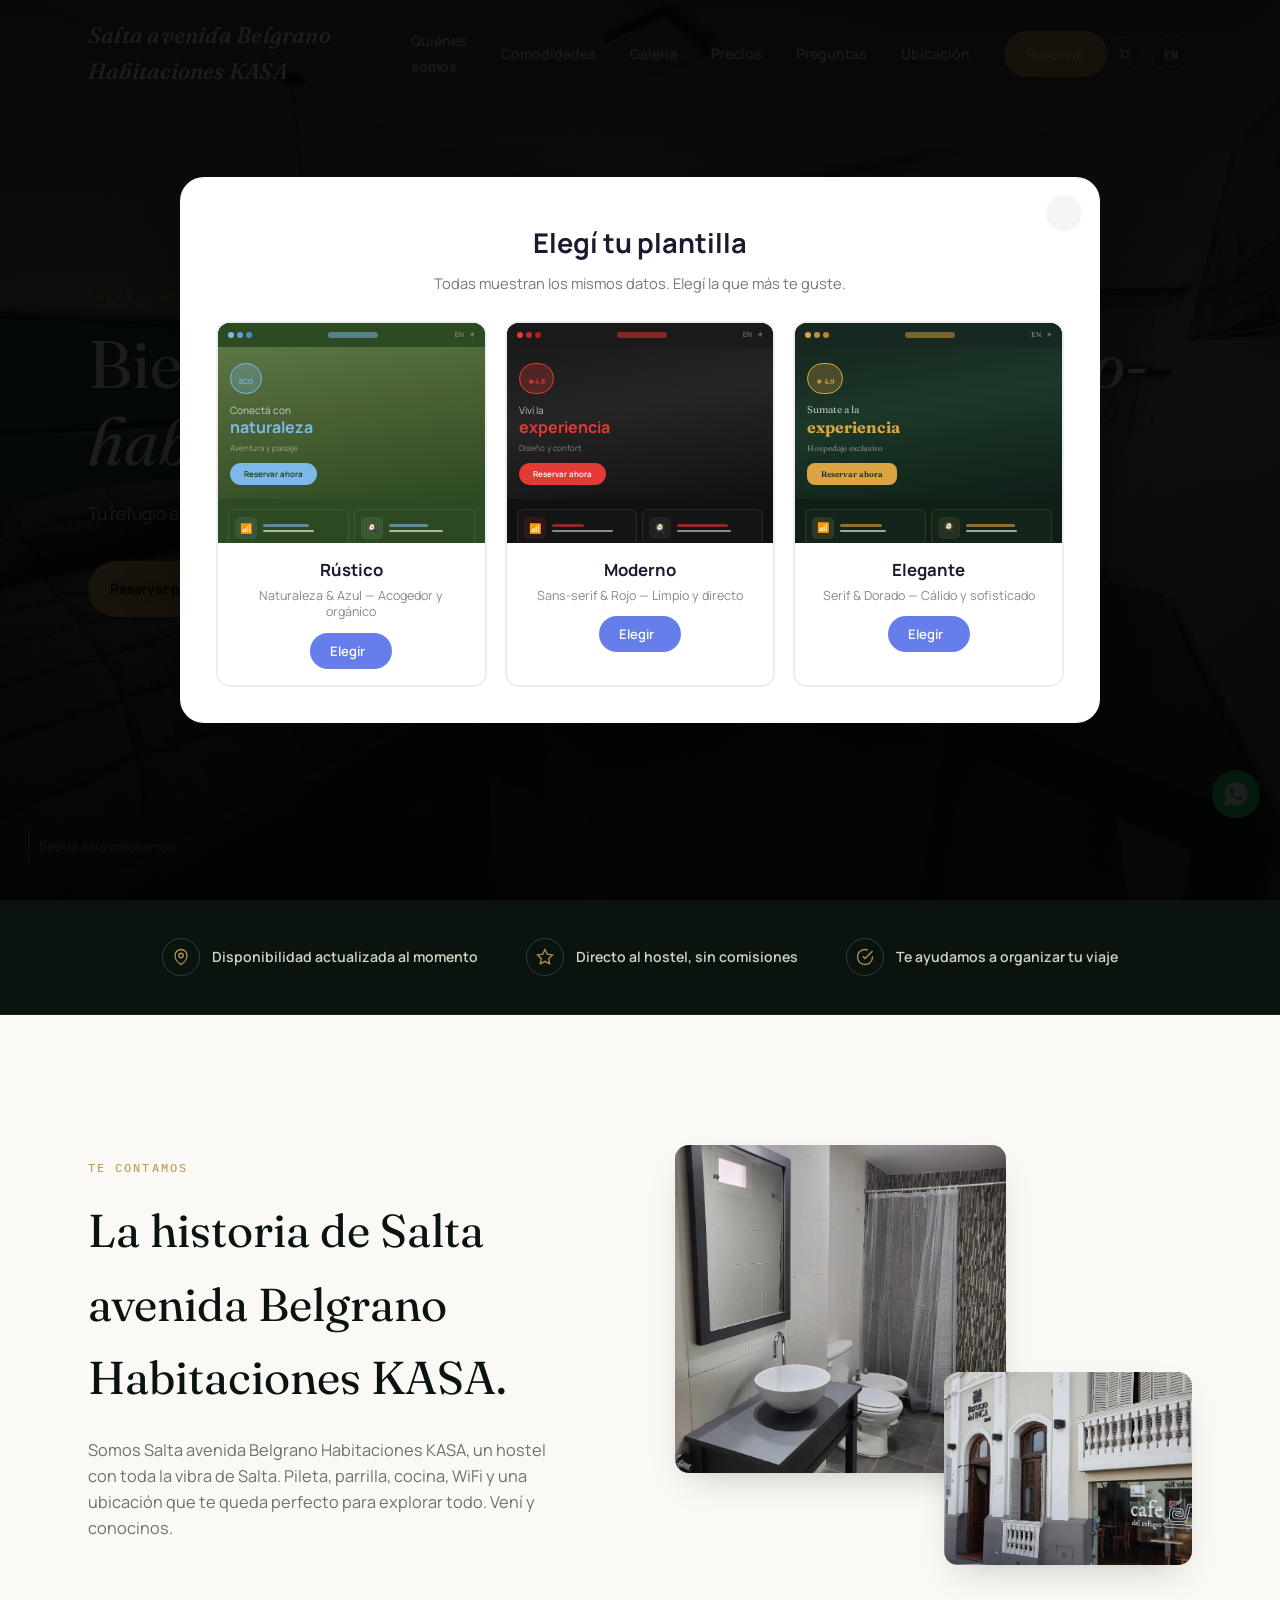
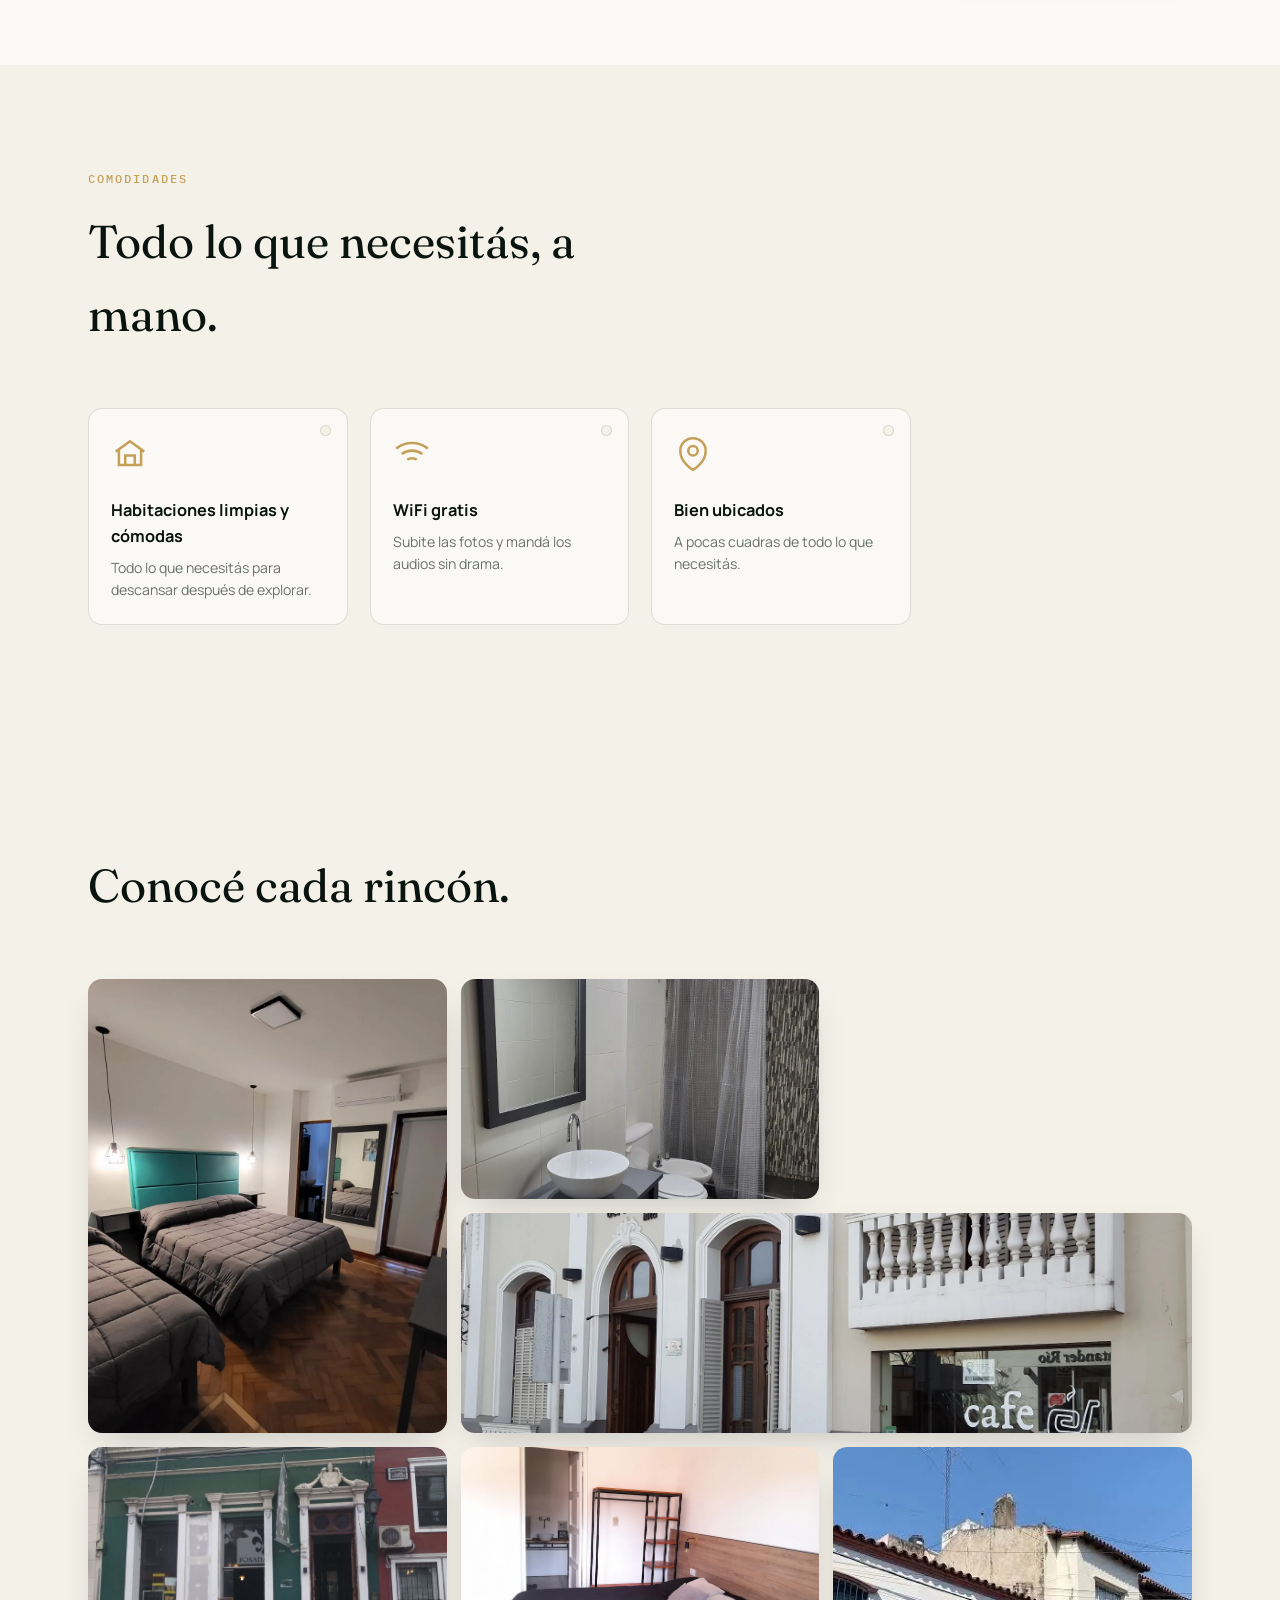
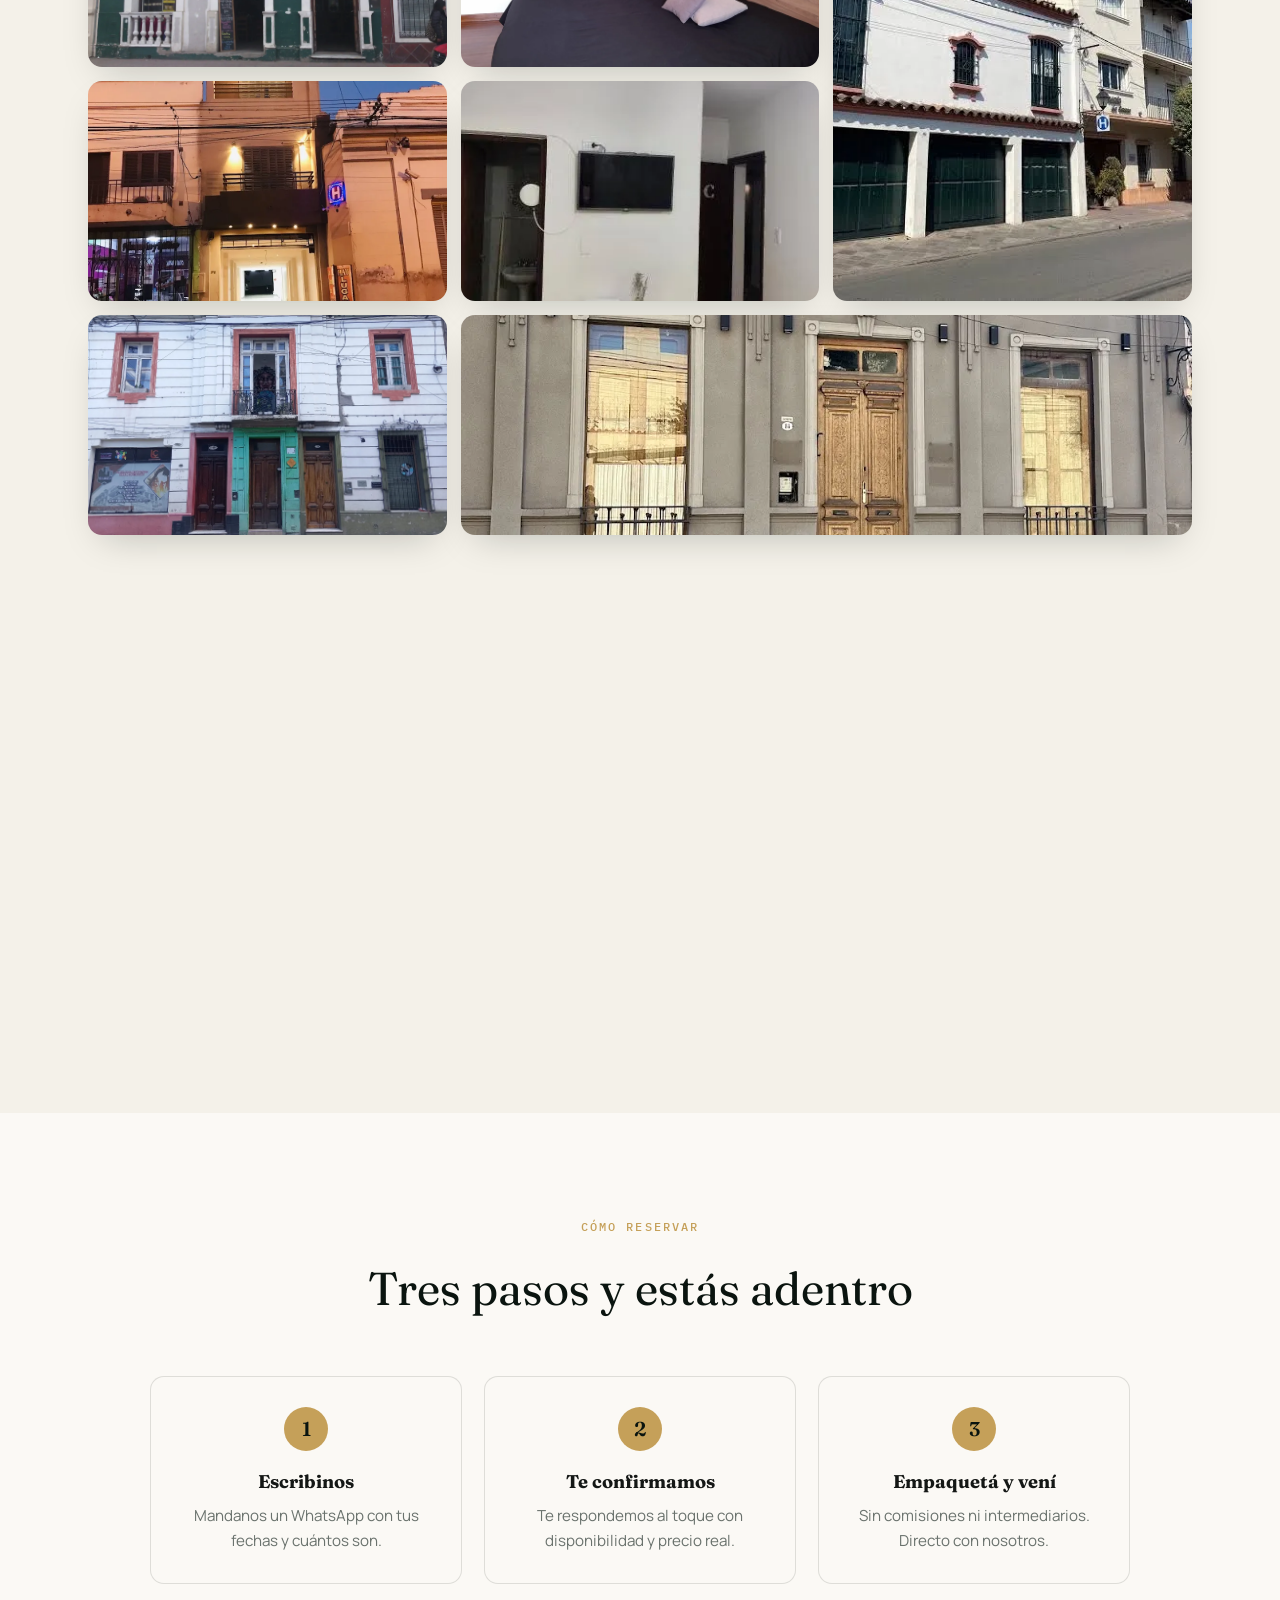
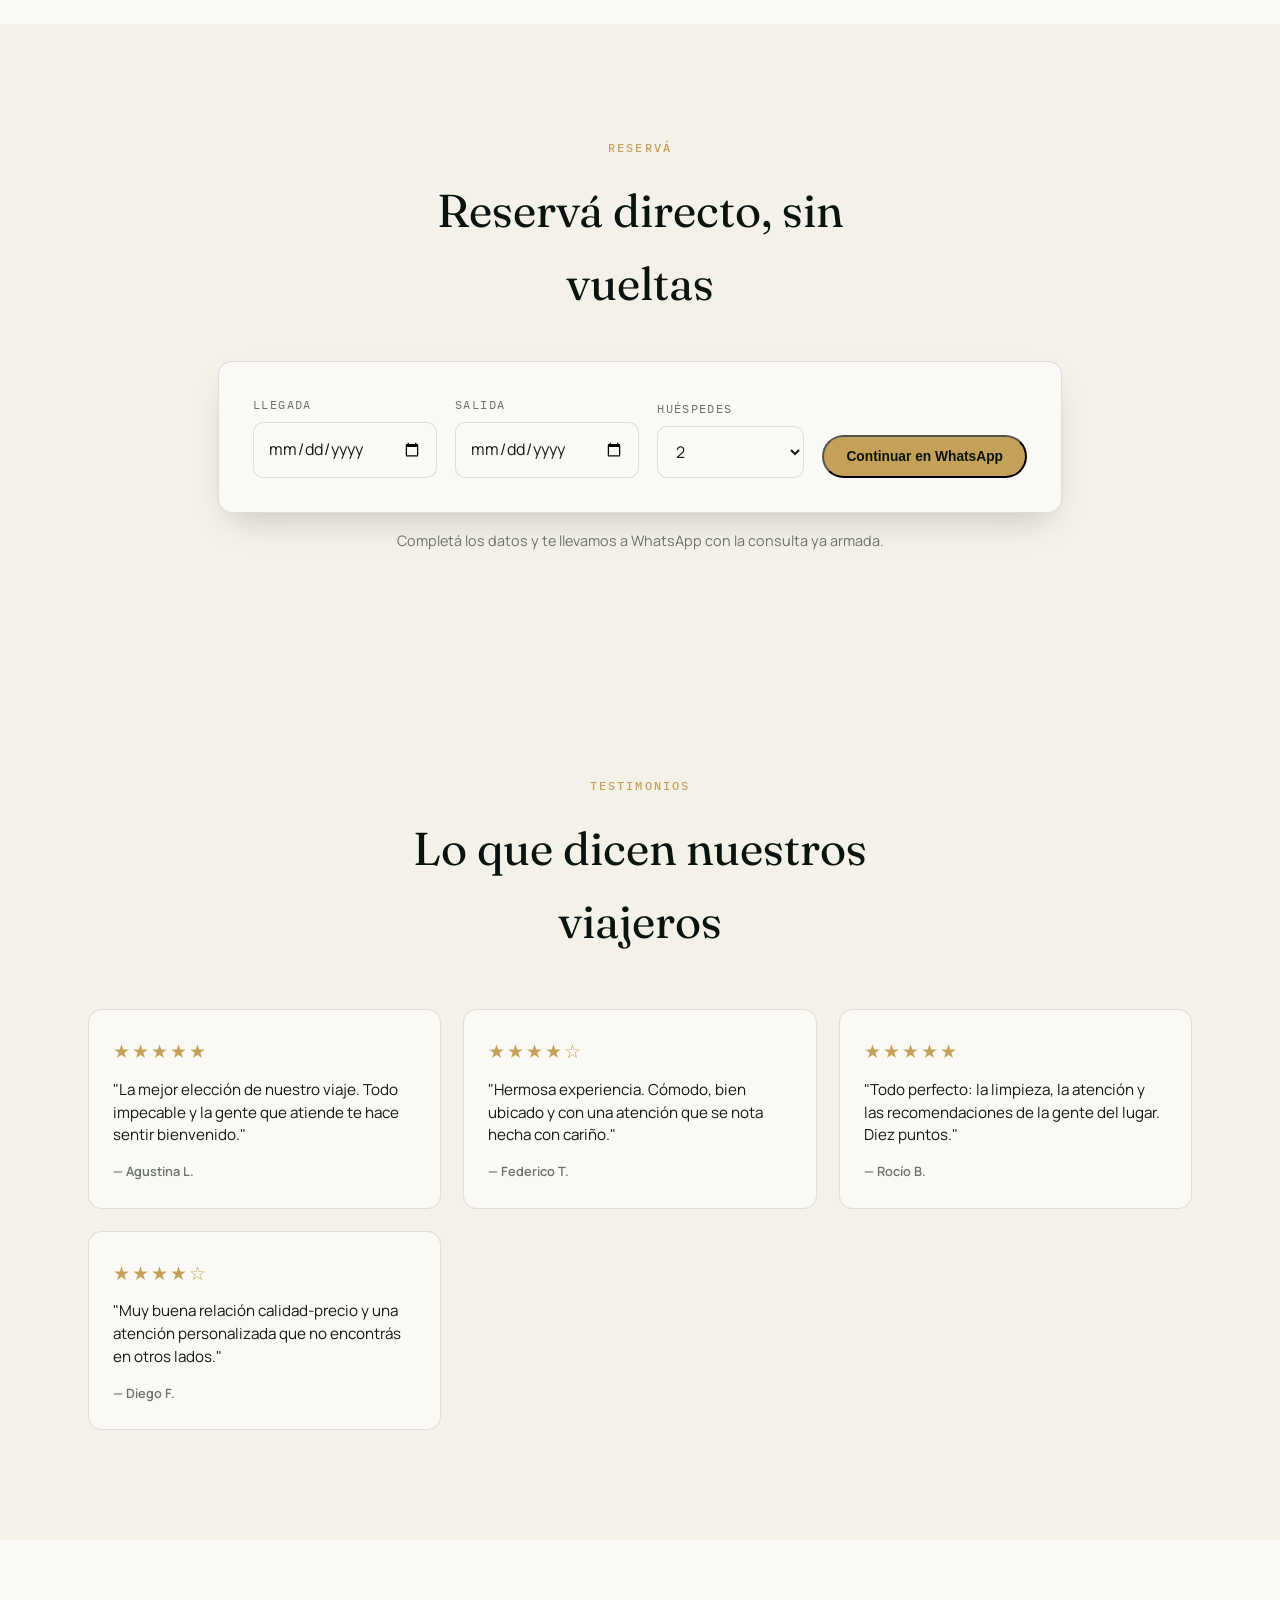
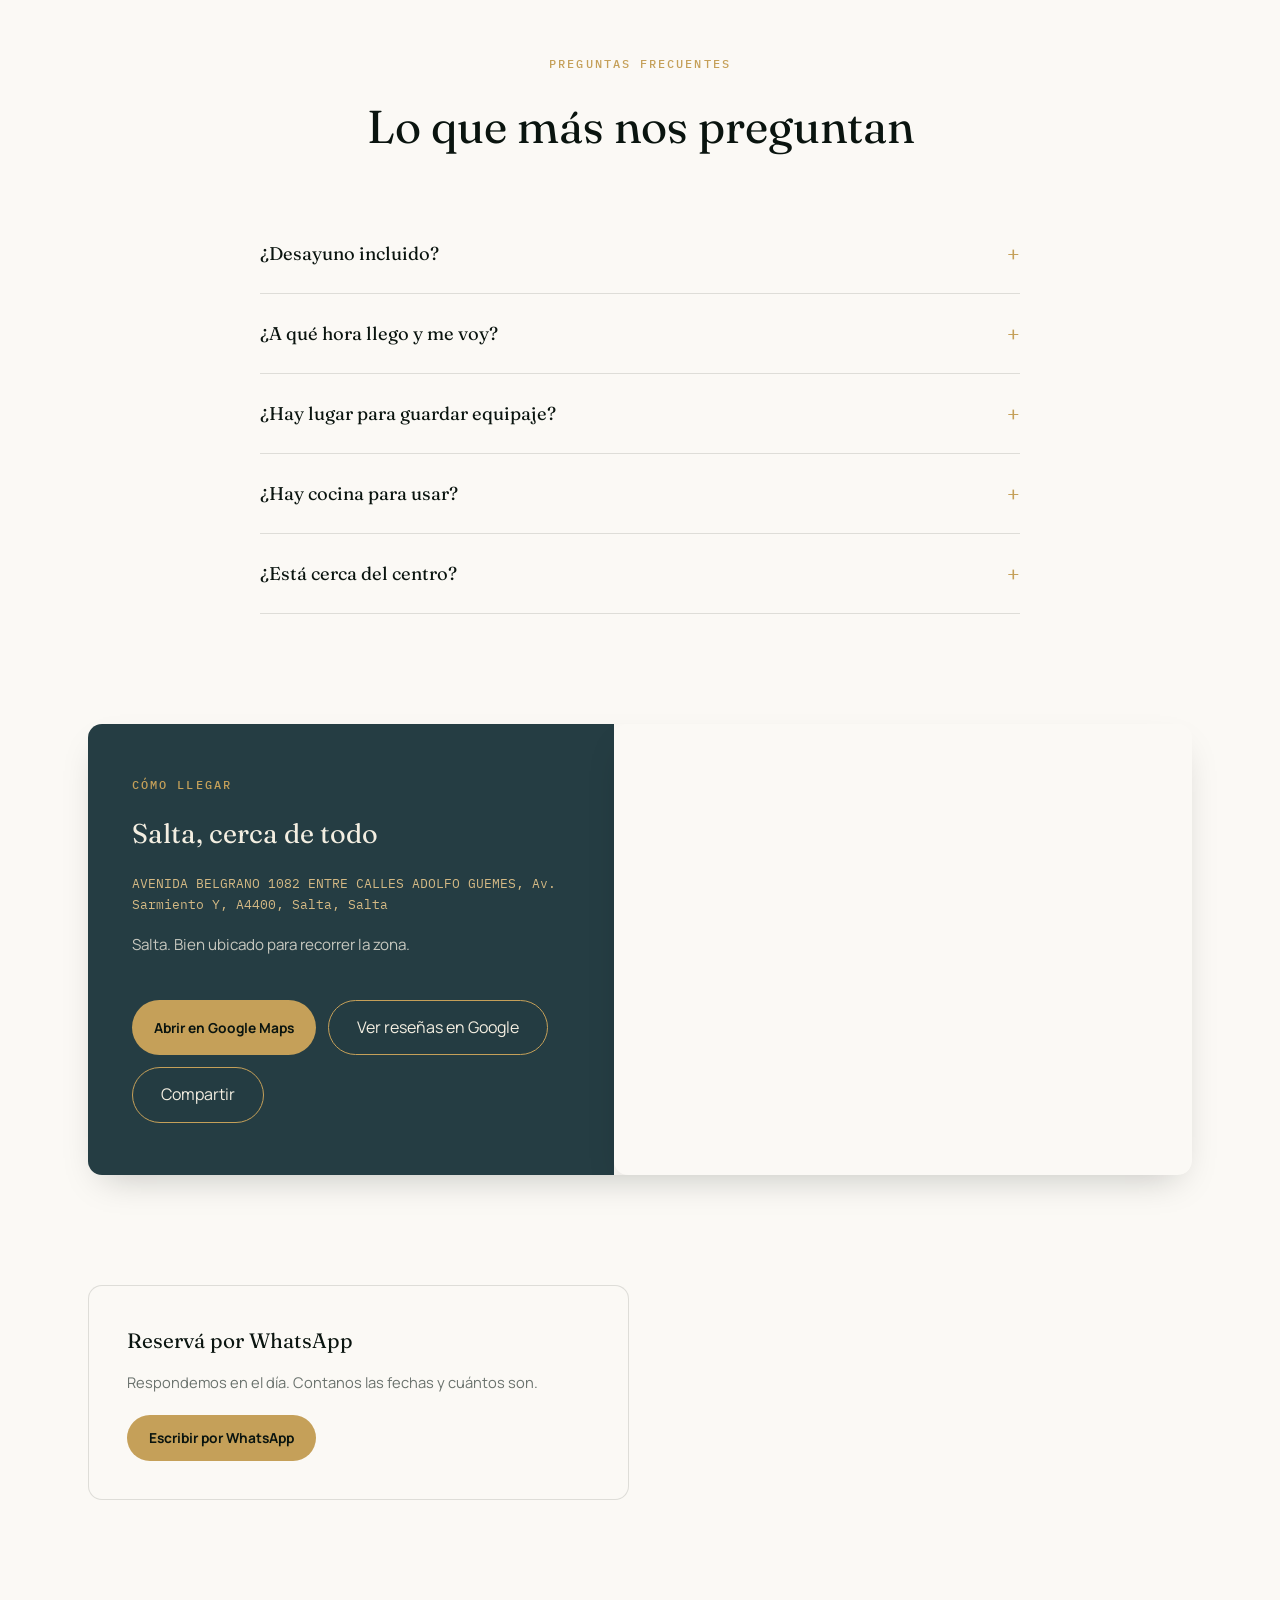
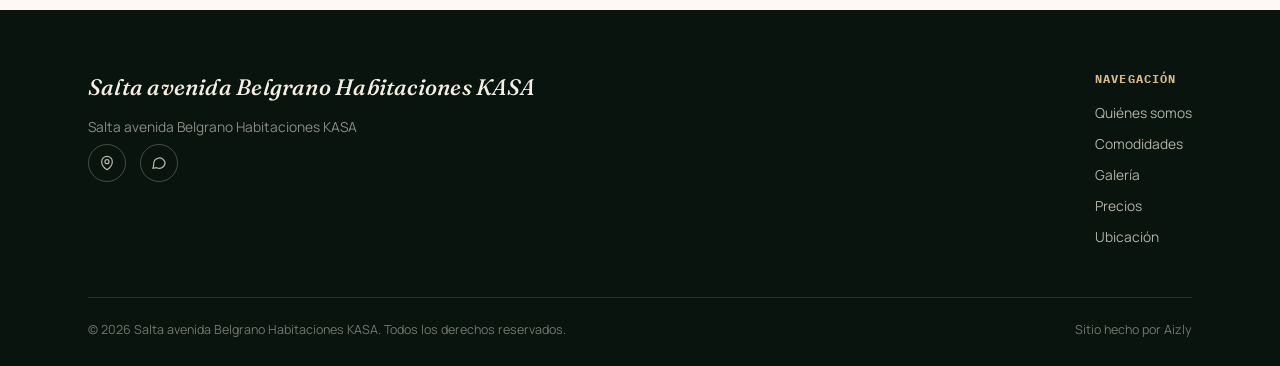
==== index.html @ 5b1a750d "Initial commit" ====
<!DOCTYPE html>
<html lang="es-AR">

<head>
  <meta charset="UTF-8">
  <meta name="viewport" content="width=device-width, initial-scale=1.0">
  <title id="meta-title">Salta avenida Belgrano Habitaciones KASA | Hostel en Salta</title>
  <meta name="description" id="meta-description" content="Habitaciones cómodas y buena onda en Salta avenida Belgrano Habitaciones KASA, Salta.">
  <link rel="canonical" href="https://salta-avenida-belgrano-habitaciones-kasa.vercel.app/">
  <meta name="theme-color" content="#16281F">
  <meta name="apple-mobile-web-app-capable" content="yes">
  <meta name="apple-mobile-web-app-status-bar-style" content="black-translucent">
  <meta name="mobile-web-app-capable" content="yes">

  <script type="application/ld+json" id="schema-json">{"@context": "https://schema.org", "@graph": [{"@type": "LodgingBusiness", "name": "Salta avenida Belgrano Habitaciones KASA", "description": "Todo lo que buscás para viajar tranquilo, en Salta avenida Belgrano Habitaciones KASA.", "url": "", "telephone": "+5493873123004", "email": "", "image": "", "sameAs": ["https://www.google.com/maps/place/Salta+avenida+Belgrano+Habitaciones+KASA/data=!4m10!3m9!1s0x941bc3a29385162d:0x84a44f700577eb8d!5m2!4m1!1i2!8m2!3d-24.7866604!4d-65.4172499!16s%2Fg%2F11kq17x0p9!19sChIJLRaFk6LDG5QRjet3BXBPpIQ?authuser=0&hl=es&g_ep=EgoyMDI2MTAyMC4wIJJjKgBIAVAD&rclk=1"], "address": {"@type": "PostalAddress", "streetAddress": "AVENIDA BELGRANO 1082 ENTRE CALLES ADOLFO GUEMES, Av. Sarmiento Y, A4400, Salta", "addressLocality": "Salta", "addressCountry": "AR"}, "amenityFeature": [{"@type": "LocationFeatureSpecification", "name": "Habitaciones limpias y cómodas", "value": true}, {"@type": "LocationFeatureSpecification", "name": "WiFi gratis", "value": true}, {"@type": "LocationFeatureSpecification", "name": "Bien ubicados", "value": true}]}, {"@type": "FAQPage", "mainEntity": [{"@type": "Question", "name": "¿Desayuno incluido?", "acceptedAnswer": {"@type": "Answer", "text": "Depende la época, escribinos y te confirmamos."}}, {"@type": "Question", "name": "¿A qué hora llego y me voy?", "acceptedAnswer": {"@type": "Answer", "text": "Hacemos lo posible por adaptarnos a tu horario. Escribinos y lo charlamos."}}, {"@type": "Question", "name": "¿Hay lugar para guardar equipaje?", "acceptedAnswer": {"@type": "Answer", "text": "Sí, podés dejar las valijas antes del check-in o después del check-out."}}, {"@type": "Question", "name": "¿Hay cocina para usar?", "acceptedAnswer": {"@type": "Answer", "text": "Sí, cocina completa para que te armes lo que quieras."}}, {"@type": "Question", "name": "¿Está cerca del centro?", "acceptedAnswer": {"@type": "Answer", "text": "Escribinos y te confirmamos la distancia exacta y cómo llegar desde el terminal o el aeropuerto."}}]}]}</script>

  <meta property="og:title" id="og-title" content="Salta avenida Belgrano Habitaciones KASA | Hostel en Salta">
  <meta property="og:description" id="og-description" content="Habitaciones cómodas y buena onda en Salta avenida Belgrano Habitaciones KASA, Salta.">
  <meta property="og:url" id="og-url" content="https://salta-avenida-belgrano-habitaciones-kasa.vercel.app/">
  <meta property="og:type" content="website">
  <meta property="og:image" id="og-image" content="https://salta-avenida-belgrano-habitaciones-kasa.vercel.app/og-image.jpg">
  <meta property="og:image:width" content="1200">
  <meta property="og:image:height" content="900">
  <meta name="twitter:card" content="summary_large_image">
  <meta name="twitter:title" id="twitter-title" content="Salta avenida Belgrano Habitaciones KASA | Hostel en Salta">
  <meta name="twitter:description" id="twitter-description" content="Habitaciones cómodas y buena onda en Salta avenida Belgrano Habitaciones KASA, Salta.">
  <meta name="twitter:image" id="twitter-image" content="https://salta-avenida-belgrano-habitaciones-kasa.vercel.app/og-image.jpg">

  <link rel="icon" id="favicon-link"
    href="data:image/svg+xml,%3Csvg xmlns='http://www.w3.org/2000/svg' viewBox='0 0 100 100'%3E%3Crect width='100' height='100' rx='20' fill='%2316281F'/%3E%3Cpath d='M30 25 L30 75 M70 25 L70 75 M30 50 L70 50' stroke='%23D9A441' stroke-width='7' fill='none' stroke-linecap='round' stroke-linejoin='round'/%3E%3C/svg%3E">
  <link rel="apple-touch-icon"
    href="data:image/svg+xml,%3Csvg xmlns='http://www.w3.org/2000/svg' viewBox='0 0 100 100'%3E%3Crect width='100' height='100' rx='20' fill='%2316281F'/%3E%3Cpath d='M30 25 L30 75 M70 25 L70 75 M30 50 L70 50' stroke='%23D9A441' stroke-width='7' fill='none' stroke-linecap='round' stroke-linejoin='round'/%3E%3C/svg%3E">

  <link rel="preconnect" href="https://fonts.googleapis.com">
  <link rel="preconnect" href="https://fonts.gstatic.com" crossorigin>
  <link
    href="https://fonts.googleapis.com/css2?family=Fraunces:ital,opsz,wght@0,9..144,400;0,9..144,600;1,9..144,500&family=Manrope:wght@400;500;600;700;800&family=IBM+Plex+Mono:wght@400;500&display=swap"
    rel="stylesheet">

  <style>
    :root {
      --pine-dark: #0A140F;
      --pine: #1A3025;
      --sea-dusk: #253D43;
      --gold: #C5A059;
      --gold-soft: #D4B984;
      --paper: #FBF9F5;
      --paper-warm: #F4F1E9;
      --ink: #141715;
      --ink-soft: #6A726D;
      --line: rgba(10, 20, 15, 0.12);
      --radius: 14px;
      --shadow: 0 15px 35px -15px rgba(10, 20, 15, 0.25);
      --card-bg: var(--paper);
      --section-alt-bg: var(--paper-warm);
      --header-scrolled-bg: rgba(251, 249, 245, 0.95);
      --header-scrolled-shadow: 0 4px 15px -5px rgba(10, 20, 15, 0.1);
    }

    [data-theme="dark"] {
      --paper: #0A140F;
      --paper-warm: #141715;
      --ink: #FBF9F5;
      --ink-soft: #A6A9A8;
      --line: rgba(251, 249, 245, 0.08);
      --shadow: 0 15px 35px -15px rgba(0, 0, 0, 0.5);
      --card-bg: #141715;
      --section-alt-bg: #141715;
      --header-scrolled-bg: rgba(10, 20, 15, 0.95);
      --header-scrolled-shadow: 0 4px 15px -5px rgba(0, 0, 0, 0.3);
    }

    * {
      margin: 0;
      padding: 0;
      box-sizing: border-box;
    }

    html {
      scroll-behavior: smooth;
      overflow-x: hidden;
    }

    body {
      font-family: 'Manrope', sans-serif;
      background: var(--paper);
      color: var(--ink);
      line-height: 1.6;
      overflow-x: hidden;
    }

    h1,
    h2,
    h3,
    .display {
      font-family: 'Fraunces', serif;
    }

    .mono {
      font-family: 'IBM Plex Mono', monospace;
    }

    a {
      text-decoration: none;
      color: inherit;
    }

    ul {
      list-style: none;
    }

    img {
      max-width: 100%;
      display: block;
    }

    section {
      position: relative;
    }

    .wrap {
      max-width: 1160px;
      margin: 0 auto;
      padding: 0 28px;
    }

    .eyebrow {
      font-family: 'IBM Plex Mono', monospace;
      text-transform: uppercase;
      letter-spacing: 0.18em;
      font-size: 0.72rem;
      color: var(--gold);
      font-weight: 500;
    }

    .reveal {
      opacity: 0;
      transform: translateY(28px);
      transition: opacity .8s ease, transform .8s ease;
    }

    .reveal.in {
      opacity: 1;
      transform: translateY(0);
    }

    @media (prefers-reduced-motion: reduce) {
      .reveal {
        opacity: 1;
        transform: none;
        transition: none;
      }

      html {
        scroll-behavior: auto;
      }
    }

    .trust-bar {
      background: var(--pine-dark);
      padding: 38px 0;
      text-align: center;
      border-bottom: 1px solid rgba(243, 238, 225, 0.08);
    }

    [data-theme="dark"] .trust-bar {
      background: #0A120D;
    }

    .trust-inner {
      display: flex;
      justify-content: center;
      align-items: center;
      gap: 48px;
      flex-wrap: wrap;
    }

    .trust-item {
      display: flex;
      align-items: center;
      gap: 12px;
      color: #F3EEE1;
      font-size: 0.88rem;
      font-weight: 600;
      opacity: 0.88;
    }

    .trust-item .trust-icon {
      width: 38px;
      height: 38px;
      border-radius: 50%;
      border: 1.5px solid rgba(243, 238, 225, 0.2);
      display: flex;
      align-items: center;
      justify-content: center;
      flex-shrink: 0;
      color: var(--gold);
    }

    .trust-item .trust-icon svg {
      width: 18px;
      height: 18px;
    }


    /* Botón flotante WhatsApp (móvil, sobre la barra de reserva) */
    .wa-float {
      position: fixed;
      bottom: 82px;
      right: 20px;
      z-index: 9999;
      width: 48px;
      height: 48px;
      border-radius: 50%;
      background: #25D366;
      display: flex;
      align-items: center;
      justify-content: center;
      box-shadow: 0 4px 12px rgba(0,0,0,0.25);
      transition: transform 0.2s;
    }
    .wa-float:hover {
      transform: scale(1.08);
    }

    .mobile-bar {
      display: none;
      position: fixed;
      bottom: 0;
      left: 0;
      right: 0;
      z-index: 9998;
      background: var(--pine-dark);
      padding: 10px;
      box-shadow: 0 -2px 10px rgba(0,0,0,0.2);
    }

    .mobile-bar a {
      display: flex;
      align-items: center;
      justify-content: center;
      gap: 6px;
      background: var(--gold);
      color: var(--pine-dark);
      padding: 8px;
      border-radius: 999px;
      font-weight: 700;
      font-size: 0.8rem;
      text-decoration: none;
    }

    .mobile-bar a svg {
      width: 18px;
      height: 18px;
    }

    @media (max-width:720px) {
      .mobile-bar {
        display: block;
      }
      body {
        padding-bottom: 70px;
      }
    }

    header {
      position: fixed;
      top: 0;
      left: 0;
      right: 0;
      z-index: 100;
      padding: 18px 0;
      transition: background .35s ease, padding .35s ease, box-shadow .35s ease;
    }

    header.scrolled {
      background: var(--header-scrolled-bg);
      backdrop-filter: blur(14px) saturate(180%);
      -webkit-backdrop-filter: blur(14px) saturate(180%);
      padding: 12px 0;
      box-shadow: var(--header-scrolled-shadow);
    }

    nav.wrap {
      display: flex;
      align-items: center;
      justify-content: space-between;
    }

    .logo {
      font-family: 'Fraunces', serif;
      font-style: italic;
      font-weight: 500;
      font-size: 1.4rem;
      color: #F3EEE1;
      letter-spacing: 0.01em;
      transition: color .35s ease;
    }

    header.scrolled .logo {
      color: var(--pine-dark);
    }

    .nav-links {
      display: flex;
      gap: 34px;
      align-items: center;
    }

    .nav-links a {
      font-size: 0.88rem;
      font-weight: 600;
      color: #F3EEE1;
      transition: color .35s ease, opacity .2s ease;
      opacity: 0.88;
    }

    header.scrolled .nav-links a {
      color: var(--pine-dark);
    }

    .nav-links a:hover {
      opacity: 1;
    }

    .nav-toggles {
      display: flex;
      gap: 8px;
      align-items: center;
    }

    .toggle-btn {
      width: 36px;
      height: 36px;
      border-radius: 50%;
      border: 1.5px solid rgba(243, 238, 225, 0.3);
      background: transparent;
      color: #F3EEE1;
      cursor: pointer;
      display: flex;
      align-items: center;
      justify-content: center;
      transition: background .2s, border-color .2s;
    }

    .toggle-btn:hover {
      background: rgba(243, 238, 225, 0.1);
      border-color: var(--gold);
    }

    .toggle-btn svg {
      width: 16px;
      height: 16px;
    }

    .lang-btn {
      width: auto;
      padding: 0 12px;
      border-radius: 999px;
      height: 36px;
      font-family: 'IBM Plex Mono', monospace;
      font-size: 0.72rem;
      font-weight: 600;
      letter-spacing: 0.05em;
    }

    header.scrolled .toggle-btn {
      border-color: rgba(22, 40, 31, 0.3);
      color: var(--ink);
    }

    header.scrolled .toggle-btn:hover {
      background: rgba(22, 40, 31, 0.06);
    }

    [data-theme="dark"] header.scrolled .toggle-btn {
      border-color: rgba(232, 227, 214, 0.2);
      color: var(--ink);
    }

    [data-theme="dark"] header.scrolled .toggle-btn:hover {
      background: rgba(232, 227, 214, 0.08);
    }

    [data-theme="dark"] header.scrolled .logo {
      color: var(--ink);
    }

    [data-theme="dark"] header.scrolled .nav-links a {
      color: var(--ink);
    }

    [data-theme="dark"] header.scrolled .burger span {
      background: var(--ink);
    }

    .btn {
      display: inline-flex;
      align-items: center;
      gap: 8px;
      padding: 12px 22px;
      border-radius: 999px;
      font-weight: 700;
      font-size: 0.86rem;
      transition: transform .25s ease, box-shadow .25s ease;
    }

    .btn-gold {
      background: var(--gold);
      color: var(--pine-dark);
    }

    .btn-gold:hover {
      transform: translateY(-2px);
      box-shadow: 0 12px 24px -10px rgba(217, 164, 65, 0.6);
    }

    .btn-ghost, button.btn-ghost {
      border: 1.5px solid var(--gold);
      color: #F3EEE1;
      padding: 14px 28px;
      border-radius: 999px;
      cursor: pointer;
      font: inherit;
      background: rgba(37, 61, 67, 0.8);
    }

    header.scrolled .btn-ghost {
      border-color: var(--pine-dark);
      color: var(--pine-dark);
    }

    [data-theme="dark"] .btn-ghost {
      border-color: rgba(232, 227, 214, 0.3);
      color: var(--ink);
    }

    [data-theme="dark"] header.scrolled .btn-ghost {
      border-color: var(--ink);
      color: var(--ink);
    }

    .burger {
      display: none;
      width: 26px;
      height: 20px;
      position: relative;
      cursor: pointer;
      background: none;
      border: none;
    }

    .burger span {
      position: absolute;
      left: 0;
      right: 0;
      height: 2px;
      background: var(--paper);
      transition: .3s;
    }

    header.scrolled .burger span {
      background: var(--pine-dark);
    }

    .burger span:nth-child(1) {
      top: 0;
    }

    .burger span:nth-child(2) {
      top: 9px;
    }

    .burger span:nth-child(3) {
      top: 18px;
    }

    .hero {
      height: 100vh;
      min-height: 640px;
      display: flex;
      align-items: center;
      position: relative;
      overflow: hidden;
      background: var(--pine-dark);
    }

    .hero-video {
      position: absolute;
      inset: 0;
      width: 100%;
      height: 100%;
      object-fit: cover;
      z-index: 0;
      background: var(--pine-dark);
    }

    .hero.no-video::before {
      content: '';
      position: absolute;
      inset: 0;
      background: linear-gradient(135deg, #1a3a2a 0%, #2d5a3d 25%, #1a3a2a 50%, #0f2318 75%, #1a3a2a 100%);
      background-size: 400% 400%;
      animation: gradientShift 8s ease infinite;
      z-index: 0;
    }

    @keyframes gradientShift {
      0%, 100% { background-position: 0% 50%; }
      25% { background-position: 100% 0%; }
      50% { background-position: 100% 100%; }
      75% { background-position: 0% 100%; }
    }

    .hero-overlay {
      position: absolute;
      inset: 0;
      z-index: 1;
      background: linear-gradient(180deg, rgba(22, 40, 31, 0.75) 0%, rgba(22, 40, 31, 0.35) 45%, rgba(22, 40, 31, 0.85) 100%);
    }

    .grain {
      position: absolute;
      inset: 0;
      z-index: 1;
      background: repeating-linear-gradient(0deg, rgba(255, 255, 255, 0.02) 0 1px, transparent 1px 3px);
      pointer-events: none;
    }

    .hero-content {
      position: relative;
      z-index: 2;
      color: #F3EEE1;
      text-shadow: 0 1px 8px rgba(22, 40, 31, 0.4);
    }

    .hero-content .eyebrow {
      margin-bottom: 18px;
      display: inline-block;
    }

    .hero-content h1 {
      font-size: clamp(2.4rem, 6vw, 4.2rem);
      font-weight: 400;
      line-height: 1.15;
      margin-bottom: 22px;
      overflow-wrap: break-word;
      word-break: break-word;
      hyphens: auto;
    }

    .hero-content p {
      max-width: 520px;
      font-size: 1.08rem;
      color: rgba(243, 238, 225, 0.85);
      margin-bottom: 34px;
      line-height: 1.5;
    }

    .hero-social-proof {
      display: inline-flex;
      align-items: center;
      gap: 9px;
      margin: 0 0 26px;
      padding: 8px 16px 8px 12px;
      border-radius: 999px;
      border: 1px solid rgba(243, 238, 225, 0.25);
      background: rgba(243, 238, 225, 0.08);
      backdrop-filter: blur(6px);
      color: #F3EEE1;
      font-size: 0.86rem;
      font-weight: 600;
      width: fit-content;
    }

    .hero-social-proof svg {
      width: 16px;
      height: 16px;
      color: var(--gold-soft);
      flex-shrink: 0;
    }

    .hero-social-proof .count {
      font-family: 'IBM Plex Mono', monospace;
      color: var(--gold-soft);
    }

    .hero-actions {
      display: flex;
      gap: 16px;
      flex-wrap: wrap;
    }

    .scroll-cue {
      position: absolute;
      bottom: 34px;
      left: 28px;
      z-index: 2;
      display: flex;
      align-items: center;
      gap: 10px;
      color: rgba(243, 238, 225, 0.6);
      font-size: 0.75rem;
    }

    @keyframes heroReveal {
      from {
        opacity: 0;
        transform: translateY(30px);
      }

      to {
        opacity: 1;
        transform: translateY(0);
      }
    }

    .hero-content .eyebrow {
      animation: heroReveal .7s ease forwards .05s;
      opacity: 0;
    }

    .hero-content h1 {
      animation: heroReveal .7s ease forwards .2s;
      opacity: 0;
    }

    .hero-content h1 em {
      animation: heroReveal .7s ease forwards .45s;
      opacity: 0;
    }

    .hero-content p {
      animation: heroReveal .7s ease forwards .65s;
      opacity: 0;
    }

    .hero-content .hero-actions {
      animation: heroReveal .7s ease forwards .8s;
      opacity: 0;
    }

    .scroll-cue::before {
      content: "";
      width: 1px;
      height: 38px;
      background: rgba(243, 238, 225, 0.4);
      animation: scrollline 2s ease-in-out infinite;
    }

    @keyframes scrollline {

      0%,
      100% {
        transform: scaleY(1);
        opacity: .4;
      }

      50% {
        transform: scaleY(0.5);
        opacity: 1;
      }
    }

    .about {
      padding: 130px 0 100px;
    }

    .about-grid {
      display: grid;
      grid-template-columns: 1fr 1fr;
      gap: 70px;
      align-items: center;
    }

    .about h2 {
      font-size: clamp(2.1rem, 3.6vw, 2.9rem);
      font-weight: 400;
      margin: 14px 0 22px;
      color: var(--pine-dark);
    }

    [data-theme="dark"] .about h2 {
      color: var(--ink);
    }

    .about p {
      color: var(--ink-soft);
      font-size: 1.02rem;
      max-width: 480px;
    }

    .photo-stack {
      position: relative;
      height: 420px;
    }

    .about-photo {
      position: absolute;
      border-radius: var(--radius);
      overflow: hidden;
      box-shadow: var(--shadow);
      object-fit: cover;
    }

    .about-photo.p1 {
      width: 64%;
      height: 78%;
      top: 0;
      left: 0;
    }

    .about-photo.p2 {
      width: 48%;
      height: 46%;
      bottom: 0;
      right: 0;
    }

    .amenities {
      padding: 100px 0;
      background: var(--section-alt-bg);
    }

    .section-head {
      max-width: 560px;
      margin-bottom: 56px;
    }

    .section-head h2 {
      font-size: clamp(2.1rem, 3.6vw, 2.9rem);
      font-weight: 400;
      margin-top: 14px;
      color: var(--pine-dark);
    }

    [data-theme="dark"] .section-head h2 {
      color: var(--ink);
    }

    .tag-grid {
      display: grid;
      grid-template-columns: repeat(4, 1fr);
      gap: 22px;
    }

    .tag-card {
      background: var(--card-bg);
      border-radius: 14px;
      padding: 26px 22px 22px;
      border: 1px solid var(--line);
      position: relative;
      transition: transform .3s ease, box-shadow .3s ease, border-color .3s ease;
    }

    .tag-card::before {
      content: "";
      position: absolute;
      top: 16px;
      right: 16px;
      width: 9px;
      height: 9px;
      border-radius: 50%;
      background: var(--paper-warm);
      border: 1px solid var(--line);
    }

    .tag-card:hover {
      transform: translateY(-8px);
      box-shadow: 0 24px 60px -20px rgba(22, 40, 31, 0.45);
      border-color: transparent;
    }

    .tag-card .icon {
      width: 38px;
      height: 38px;
      margin-bottom: 16px;
      color: var(--gold);
    }

    .tag-card h3 {
      font-family: 'Manrope', sans-serif;
      font-size: 1.02rem;
      font-weight: 700;
      margin-bottom: 8px;
      color: var(--pine-dark);
    }

    [data-theme="dark"] .tag-card h3 {
      color: var(--ink);
    }

    .tag-card p {
      font-size: 0.88rem;
      color: var(--ink-soft);
    }

    .gallery {
      padding: 110px 0;
      background: var(--section-alt-bg);
    }

    .gallery-grid {
      display: grid;
      grid-template-columns: repeat(3, 1fr);
      grid-auto-rows: 220px;
      gap: 14px;
    }

    .gallery-item {
      border-radius: var(--radius);
      overflow: hidden;
      position: relative;
      box-shadow: var(--shadow);
      transition: transform .35s cubic-bezier(0.4, 0, 0.2, 1);
      cursor: pointer;
    }

    .gallery-item:hover {
      transform: scale(1.03);
      z-index: 2;
    }

    .gallery-item:nth-child(5n+1) {
      grid-row: span 2;
    }

    .gallery-item:nth-child(7n+3) {
      grid-column: span 2;
    }

    .gallery-item img,
    .gallery-item video {
      width: 100%;
      height: 100%;
      object-fit: cover;
      display: block;
    }

    .gallery-overlay {
      position: absolute;
      inset: 0;
      background: linear-gradient(180deg, transparent 40%, rgba(22, 40, 31, 0.85) 100%);
      display: flex;
      align-items: flex-end;
      padding: 20px;
      opacity: 0;
      transition: opacity .35s ease;
    }

    .gallery-item:hover .gallery-overlay {
      opacity: 1;
    }

    .gallery-overlay span {
      color: #F3EEE1;
      font-size: 0.82rem;
      font-weight: 600;
      letter-spacing: 0.02em;
    }

    .pricing {
      padding: 110px 0;
      background: var(--pine-dark);
      color: #F3EEE1;
      text-align: center;
      position: relative;
      overflow: hidden;
    }

    .pricing::before {
      content: "";
      position: absolute;
      inset: 0;
      background-image: radial-gradient(circle, rgba(243, 238, 225, 0.05) 1px, transparent 1px);
      background-size: 26px 26px;
    }

    .pricing .wrap {
      position: relative;
    }

    .seal {
      width: 180px;
      height: 180px;
      border: 2px dashed var(--gold);
      border-radius: 50%;
      display: flex;
      flex-direction: column;
      align-items: center;
      justify-content: center;
      margin: 0 auto 34px;
      transform: rotate(-6deg);
    }

    .seal .amount {
      font-family: 'Fraunces', serif;
      font-size: 2.1rem;
      color: var(--gold-soft);
    }

    .seal .per {
      font-family: 'IBM Plex Mono', monospace;
      font-size: 0.68rem;
      letter-spacing: 0.08em;
      color: rgba(243, 238, 225, 0.7);
      margin-top: 4px;
    }

    .pricing h2 {
      font-size: clamp(1.8rem, 3vw, 2.4rem);
      font-weight: 400;
      max-width: 520px;
      margin: 0 auto 30px;
    }

    .faq {
      padding: 110px 0;
    }

    .faq-list {
      max-width: 760px;
      margin: 0 auto;
    }

    .faq-item {
      border-bottom: 1px solid var(--line);
    }

    .faq-q {
      width: 100%;
      text-align: left;
      background: none;
      border: none;
      cursor: pointer;
      padding: 26px 0;
      display: flex;
      justify-content: space-between;
      align-items: center;
      gap: 20px;
      font-family: 'Fraunces', serif;
      font-size: 1.15rem;
      color: var(--pine-dark);
    }

    [data-theme="dark"] .faq-q {
      color: var(--ink);
    }

    .faq-q .plus {
      font-family: 'IBM Plex Mono', monospace;
      font-size: 1.3rem;
      color: var(--gold);
      transition: transform .3s ease;
      flex-shrink: 0;
    }

    .faq-item.open .plus {
      transform: rotate(45deg);
    }

    .faq-a {
      max-height: 0;
      overflow: hidden;
      transition: max-height .4s ease;
    }

    .faq-a p {
      padding-bottom: 24px;
      color: var(--ink-soft);
      max-width: 600px;
    }

    .location {
      padding: 0 0 110px;
    }

    .loc-grid {
      display: grid;
      grid-template-columns: 1fr 1.1fr;
      gap: 0;
      border-radius: var(--radius);
      overflow: hidden;
      box-shadow: var(--shadow);
    }

    .loc-info {
      background: var(--sea-dusk);
      color: #F3EEE1;
      padding: 52px 44px;
      display: flex;
      flex-direction: column;
      justify-content: center;
      gap: 18px;
    }

    .loc-info h3 {
      font-size: 1.7rem;
      font-weight: 400;
    }

    .loc-info p {
      color: rgba(243, 238, 225, 0.78);
      font-size: 0.95rem;
    }

    .loc-info .addr {
      font-family: 'IBM Plex Mono', monospace;
      font-size: 0.82rem;
      color: var(--gold-soft);
    }

    #loc-highlights {
      display: flex;
      flex-direction: column;
      gap: 10px;
      margin-top: 6px;
    }

    .loc-highlight {
      display: flex;
      align-items: center;
      gap: 10px;
      font-size: 0.88rem;
      color: rgba(243, 238, 225, 0.78);
    }

    .loc-highlight svg {
      width: 18px;
      height: 18px;
      color: var(--gold-soft);
      flex-shrink: 0;
    }

    .map-embed {
      position: relative;
      width: 100%;
      min-height: 340px;
      border-radius: var(--radius);
      overflow: hidden;
      box-shadow: var(--shadow);
    }

    .map-embed iframe {
      position: absolute;
      inset: 0;
      width: 100%;
      height: 100%;
      border: 0;
    }

    .map-embed img,
    .map-embed video {
      width: 100%;
      height: 100%;
      min-height: 340px;
      object-fit: cover;
      display: block;
    }

    .map-embed video {
      background: #000;
    }

    .map-embed img {
      animation: kenBurns 12s ease-in-out infinite alternate;
    }

    .map-embed .map-overlay {
      position: absolute;
      inset: 0;
      background: linear-gradient(135deg, rgba(22, 40, 31, 0.55) 0%, transparent 60%);
      display: flex;
      align-items: flex-end;
      padding: 24px;
      pointer-events: none;
    }

    .map-embed .map-overlay .pin-badge {
      display: flex;
      align-items: center;
      gap: 8px;
      background: rgba(22, 40, 31, 0.75);
      backdrop-filter: blur(8px);
      -webkit-backdrop-filter: blur(8px);
      padding: 10px 16px;
      border-radius: 999px;
      color: #F3EEE1;
      font-family: 'IBM Plex Mono', monospace;
      font-size: 0.78rem;
      letter-spacing: 0.04em;
    }

    .map-embed .map-overlay .pin-badge svg {
      width: 14px;
      height: 14px;
      flex-shrink: 0;
    }

    @keyframes kenBurns {
      0% {
        transform: scale(1) translate(0, 0);
      }

      100% {
        transform: scale(1.12) translate(-1.5%, -1%);
      }
    }

    .contact {
      padding: 0 0 110px;
    }

    .contact-grid {
      display: grid;
      grid-template-columns: 1fr 1fr;
      gap: 22px;
    }

    .contact-card {
      background: var(--card-bg);
      border-radius: var(--radius);
      padding: 38px;
      display: flex;
      flex-direction: column;
      gap: 14px;
      border: 1px solid var(--line);
    }

    .contact-card h3 {
      font-size: 1.3rem;
      font-weight: 400;
      color: var(--pine-dark);
    }

    [data-theme="dark"] .contact-card h3 {
      color: var(--ink);
    }

    .contact-card p {
      color: var(--ink-soft);
      font-size: 0.92rem;
    }

    .contact-card .btn {
      align-self: flex-start;
      margin-top: 6px;
    }

    .contact-email-btn {
      border-color: var(--pine-dark);
      color: var(--pine-dark);
    }

    [data-theme="dark"] .contact-email-btn {
      border-color: var(--ink);
      color: var(--ink);
    }

    footer {
      background: var(--pine-dark);
      color: rgba(243, 238, 225, 0.75);
      padding: 60px 0 26px;
    }

    .foot-top {
      display: flex;
      justify-content: space-between;
      align-items: flex-start;
      flex-wrap: wrap;
      gap: 36px;
      padding-bottom: 40px;
      border-bottom: 1px solid rgba(243, 238, 225, 0.12);
    }

    .foot-brand .logo {
      color: #F3EEE1;
      margin-bottom: 10px;
      display: block;
    }

    .foot-brand p {
      max-width: 280px;
      font-size: 0.86rem;
      color: rgba(243, 238, 225, 0.55);
    }

    .foot-cols {
      display: flex;
      gap: 60px;
      flex-wrap: wrap;
    }

    .foot-col h4 {
      font-family: 'IBM Plex Mono', monospace;
      font-size: 0.72rem;
      letter-spacing: 0.1em;
      text-transform: uppercase;
      color: var(--gold-soft);
      margin-bottom: 14px;
    }

    .foot-col a {
      display: block;
      font-size: 0.86rem;
      margin-bottom: 9px;
      color: rgba(243, 238, 225, 0.72);
      transition: color .2s;
    }

    .foot-col a:hover {
      color: var(--gold-soft);
    }

    .social-row {
      display: flex;
      gap: 14px;
      margin-top: 6px;
    }

    .social-row a {
      width: 38px;
      height: 38px;
      border-radius: 50%;
      border: 1px solid rgba(243, 238, 225, 0.25);
      display: flex;
      align-items: center;
      justify-content: center;
      transition: .25s;
    }

    .social-row a:hover {
      background: var(--gold);
      border-color: var(--gold);
      color: var(--pine-dark);
    }

    .foot-bottom {
      display: flex;
      justify-content: space-between;
      padding-top: 22px;
      font-size: 0.78rem;
      color: rgba(243, 238, 225, 0.45);
      flex-wrap: wrap;
      gap: 10px;
    }

    @media (max-width:920px) {

      .about-grid,
      .loc-grid,
      .contact-grid {
        grid-template-columns: 1fr;
      }

      .tag-grid {
        grid-template-columns: repeat(2, 1fr);
      }

      .gallery-item {
        grid-column: span 1;
        grid-row: span 1;
      }

      .gallery-grid {
        grid-template-columns: repeat(2, 1fr);
        grid-auto-rows: 180px;
      }

      .foot-top {
        flex-direction: column;
      }

      .map-embed {
        min-height: 260px;
      }

      .map-embed img,
      .map-embed video {
        min-height: 260px;
      }
    }

    @media (max-width:720px) {
      .nav-links {
        position: fixed;
        top: 0;
        right: 0;
        height: 100vh;
        width: 76%;
        max-width: 320px;
        background: var(--pine-dark);
        flex-direction: column;
        justify-content: center;
        align-items: flex-start;
        padding: 40px;
        gap: 28px;
        transform: translateX(100%);
        visibility: hidden;
        transition: transform .4s ease, visibility 0s .4s;
      }

      .nav-links.open {
        transform: translateX(0);
        visibility: visible;
        transition: transform .4s ease, visibility 0s;
      }

      .nav-links a {
        color: #F3EEE1 !important;
        font-size: 1.1rem;
      }

      .burger {
        display: block;
      }

      .tag-grid {
        grid-template-columns: 1fr 1fr;
      }

      .hero-content p {
        max-width: 100%;
      }
    }

    @media (max-width:480px) {
      .tag-grid {
        grid-template-columns: 1fr;
      }

      .gallery-grid {
        grid-template-columns: 1fr;
        grid-auto-rows: 240px;
      }

      .gallery-item {
        grid-column: span 1;
        grid-row: span 1;
      }

      .wrap {
        padding: 0 20px;
      }
    }

    /* === Scroll Progress === */
    .scroll-progress {
      position: fixed;
      top: 0;
      left: 0;
      height: 3px;
      background: var(--gold);
      z-index: 101;
      width: 0%;
      transition: width 50ms linear;
    }

    /* === Splash Screen === */
    .splash {
      position: fixed;
      inset: 0;
      z-index: 999;
      background: var(--pine-dark);
      display: flex;
      flex-direction: column;
      align-items: center;
      justify-content: center;
      gap: 24px;
      transition: opacity .5s ease;
    }

    .splash.hide {
      opacity: 0;
      pointer-events: none;
    }

    .splash-logo {
      font-family: 'Fraunces', serif;
      font-style: italic;
      font-size: 2rem;
      color: var(--gold);
    }

    .splash-spinner {
      width: 32px;
      height: 32px;
      border: 2px solid rgba(243, 238, 225, 0.15);
      border-top-color: var(--gold);
      border-radius: 50%;
      animation: spin .8s linear infinite;
    }

    @keyframes spin {
      to {
        transform: rotate(360deg);
      }
    }

    /* === Lightbox === */
    .lightbox {
      display: none;
      position: fixed;
      inset: 0;
      z-index: 200;
      background: rgba(0, 0, 0, 0.92);
      backdrop-filter: blur(8px);
      align-items: center;
      justify-content: center;
      opacity: 0;
      transition: opacity .3s ease;
    }

    .lightbox.active {
      display: flex;
      opacity: 1;
    }

    .lb-content {
      max-width: 90vw;
      max-height: 85vh;
    }

    .lb-content img,
    .lb-content video {
      max-width: 100%;
      max-height: 85vh;
      border-radius: 8px;
      object-fit: contain;
    }

    .lb-close,
    .lb-prev,
    .lb-next {
      position: absolute;
      background: none;
      border: none;
      color: white;
      cursor: pointer;
      z-index: 201;
      transition: opacity .2s;
    }

    .lb-close:hover,
    .lb-prev:hover,
    .lb-next:hover {
      opacity: 0.7;
    }

    .lb-close {
      top: 20px;
      right: 24px;
      font-size: 2.5rem;
    }

    .lb-prev {
      left: 20px;
      top: 50%;
      transform: translateY(-50%);
      font-size: 3rem;
    }

    .lb-next {
      right: 20px;
      top: 50%;
      transform: translateY(-50%);
      font-size: 3rem;
    }

    .lb-counter {
      position: absolute;
      bottom: 20px;
      left: 50%;
      transform: translateX(-50%);
      color: rgba(255, 255, 255, 0.7);
      font-family: 'IBM Plex Mono', monospace;
      font-size: 0.8rem;
    }

    @media (max-width: 720px) {

      .lb-prev,
      .lb-next {
        font-size: 2rem;
      }

      .lb-prev {
        left: 10px;
      }

      .lb-next {
        right: 10px;
      }
    }

    /* === Stagger Animations === */
    .tag-grid .reveal:nth-child(1) {
      transition-delay: 0ms;
    }

    .tag-grid .reveal:nth-child(2) {
      transition-delay: 80ms;
    }

    .tag-grid .reveal:nth-child(3) {
      transition-delay: 160ms;
    }

    .tag-grid .reveal:nth-child(4) {
      transition-delay: 240ms;
    }

    .tag-grid .reveal:nth-child(5) {
      transition-delay: 320ms;
    }

    .tag-grid .reveal:nth-child(6) {
      transition-delay: 400ms;
    }

    .tag-grid .reveal:nth-child(7) {
      transition-delay: 480ms;
    }

    .tag-grid .reveal:nth-child(8) {
      transition-delay: 560ms;
    }

    .gallery-grid .reveal:nth-child(1) {
      transition-delay: 0ms;
    }

    .gallery-grid .reveal:nth-child(2) {
      transition-delay: 80ms;
    }

    .gallery-grid .reveal:nth-child(3) {
      transition-delay: 160ms;
    }

    .gallery-grid .reveal:nth-child(4) {
      transition-delay: 240ms;
    }

    .gallery-grid .reveal:nth-child(5) {
      transition-delay: 320ms;
    }

    .gallery-grid .reveal:nth-child(6) {
      transition-delay: 400ms;
    }

    .gallery-grid .reveal:nth-child(7) {
      transition-delay: 480ms;
    }

    .gallery-grid .reveal:nth-child(8) {
      transition-delay: 560ms;
    }

    .gallery-grid .reveal:nth-child(9) {
      transition-delay: 640ms;
    }

    .gallery-grid .reveal:nth-child(10) {
      transition-delay: 720ms;
    }

    .gallery-grid .reveal:nth-child(11) {
      transition-delay: 800ms;
    }

    .gallery-grid .reveal:nth-child(12) {
      transition-delay: 880ms;
    }

    .pricing .reveal {
      transition-delay: 0ms;
    }

    .pricing .reveal:nth-child(2) {
      transition-delay: 120ms;
    }

    .pricing .reveal:nth-child(3) {
      transition-delay: 240ms;
    }

    /* === Testimonials === */
    .testimonials {
      padding: 110px 0;
      background: var(--section-alt-bg);
    }

    .testimonials-grid {
      display: grid;
      grid-template-columns: repeat(3, 1fr);
      gap: 22px;
    }

    .testimonial-card {
      background: var(--card-bg);
      border-radius: var(--radius);
      padding: 26px 24px;
      border: 1px solid var(--line);
      transition: transform .3s ease, box-shadow .3s ease;
    }

    .testimonial-card:hover {
      transform: translateY(-6px);
      box-shadow: var(--shadow);
    }

    .testimonial-card .stars {
      color: var(--gold);
      font-size: 1.2rem;
      margin-bottom: 12px;
      letter-spacing: 2px;
    }

    .testimonial-card .quote {
      font-size: 0.95rem;
      color: var(--ink);
      line-height: 1.5;
      margin-bottom: 14px;
    }

    .testimonial-card .author {
      font-size: 0.8rem;
      color: var(--ink-soft);
      font-weight: 600;
    }

    .testimonials-grid .reveal:nth-child(1) {
      transition-delay: 0ms;
    }

    .testimonials-grid .reveal:nth-child(2) {
      transition-delay: 100ms;
    }

    .testimonials-grid .reveal:nth-child(3) {
      transition-delay: 200ms;
    }

    /* ── Reservá (asistente de reservas) ── */
    .booking {
      padding: 110px 0;
      background: var(--section-alt-bg);
    }
    .booking .wrap {
      max-width: 900px;
    }
    .booking-form {
      display: grid;
      grid-template-columns: 1fr 1fr 0.8fr auto;
      gap: 18px;
      align-items: end;
      background: var(--card-bg);
      border: 1px solid var(--line);
      border-radius: var(--radius);
      box-shadow: var(--shadow);
      padding: 34px;
    }
    .bk-field {
      display: flex;
      flex-direction: column;
      gap: 8px;
      text-align: left;
    }
    .bk-field label {
      font-family: 'IBM Plex Mono', monospace;
      font-size: 0.72rem;
      letter-spacing: 0.12em;
      text-transform: uppercase;
      color: var(--ink-soft);
    }
    .bk-field input,
    .bk-field select {
      font: inherit;
      color: var(--ink);
      background: var(--paper);
      border: 1px solid var(--line);
      border-radius: 10px;
      padding: 13px 14px;
      outline: none;
      width: 100%;
      transition: border-color 0.2s ease;
    }
    .bk-field input:focus,
    .bk-field select:focus {
      border-color: var(--gold);
    }
    .booking-form .btn {
      white-space: nowrap;
    }
    .bk-error {
      color: #b3402f;
      margin-top: 14px;
      font-size: 0.95rem;
      text-align: center;
    }
    .bk-note {
      margin-top: 16px;
      text-align: center;
      color: var(--ink-soft);
      font-size: 0.9rem;
    }
    @media (max-width: 860px) {
      .booking-form {
        grid-template-columns: 1fr 1fr;
      }
      .booking-form .btn {
        grid-column: 1 / -1;
      }
    }
    @media (max-width: 520px) {
      .booking-form {
        grid-template-columns: 1fr;
        padding: 24px;
      }
    }
    /* ── Cómo reservar (3 pasos) ── */
    .steps {
      padding: 100px 0 40px;
    }
    .steps-grid {
      display: grid;
      grid-template-columns: repeat(3, 1fr);
      gap: 22px;
      max-width: 980px;
      margin: 0 auto;
    }
    .step-card {
      background: var(--card-bg);
      border: 1px solid var(--line);
      border-radius: var(--radius);
      padding: 30px 26px;
      text-align: center;
    }
    .step-num {
      width: 44px;
      height: 44px;
      margin: 0 auto 16px;
      display: flex;
      align-items: center;
      justify-content: center;
      border-radius: 50%;
      background: var(--gold);
      color: var(--pine-dark);
      font-family: 'Fraunces', serif;
      font-size: 1.25rem;
      font-weight: 600;
    }
    .step-card h3 {
      font-size: 1.15rem;
      margin-bottom: 8px;
      color: var(--ink);
    }
    .step-card p {
      color: var(--ink-soft);
      font-size: 0.95rem;
    }
    @media (max-width: 720px) {
      .steps-grid {
        grid-template-columns: 1fr;
      }
    }

    /* ── Testimonios: meta de reseñas + acciones de ubicación ── */
    .tst-meta {
      margin-top: 10px;
      color: var(--gold);
      font-family: 'IBM Plex Mono', monospace;
      font-size: 0.8rem;
      letter-spacing: 0.06em;
    }
    .loc-actions {
      display: flex;
      gap: 12px;
      flex-wrap: wrap;
      align-self: flex-start;
    }
    @media (max-width: 520px) {
      .loc-actions {
        flex-direction: column;
        align-self: stretch;
      }
    }
  </style>
<link rel="stylesheet" href="css/switcher.css">
</head>

<body>

  <div class="scroll-progress" id="scroll-progress"></div>

  <div class="splash" id="splash">
    <div class="splash-logo" id="splash-logo">...</div>
    <div class="splash-spinner"></div>
  </div>

  <header id="header">
    <nav class="wrap">
      <a href="#" class="logo" id="nav-logo">
        <img alt="Logo" style="display:none;width:36px;height:36px;border-radius:50%;margin-right:10px;vertical-align:middle;object-fit:cover;">
        <span id="nav-logo-text"></span>
      </a>
      <ul class="nav-links" id="navLinks">
        <li><a href="#quienes-somos" id="nav-link-about">Quiénes somos</a></li>
        <li><a href="#comodidades" id="nav-link-amenities">Comodidades</a></li>
        <li><a href="#galeria" id="nav-link-gallery">Galería</a></li>
        <li><a href="#precios" id="nav-link-pricing">Precios</a></li>
        <li><a href="#faq" id="nav-link-faq">Preguntas</a></li>
        <li><a href="#ubicacion" id="nav-link-location">Ubicación</a></li>
        <li id="nav-cta-li"><a class="btn btn-gold" id="nav-cta" href="#" target="_blank" rel="noopener">Reservar</a>
        </li>
      </ul>
      <div class="nav-toggles">
        <button class="toggle-btn" id="theme-toggle" aria-label="Cambiar tema">
          <svg id="theme-icon-sun" viewBox="0 0 24 24" fill="none" stroke="currentColor" stroke-width="2">
            <circle cx="12" cy="12" r="5" />
            <path
              d="M12 1v2M12 21v2M4.22 4.22l1.42 1.42M18.36 18.36l1.42 1.42M1 12h2M21 12h2M4.22 19.78l1.42-1.42M18.36 5.64l1.42-1.42" />
          </svg>
          <svg id="theme-icon-moon" viewBox="0 0 24 24" fill="none" stroke="currentColor" stroke-width="2"
            style="display:none;">
            <path d="M21 12.79A9 9 0 1 1 11.21 3 7 7 0 0 0 21 12.79z" />
          </svg>
        </button>
        <button class="toggle-btn lang-btn" id="lang-toggle" aria-label="Cambiar idioma">EN</button>
      </div>
      <button class="burger" id="burger" aria-label="Abrir menú"><span></span><span></span><span></span></button>
    </nav>
  </header>

  <section class="hero">
    <video class="hero-video" autoplay muted loop playsinline preload="none" id="hero-video" poster="">
      <source src="" type="video/mp4" id="hero-video-src">
    </video>
    <div class="hero-overlay"></div>
    <div class="grain"></div>
    <div class="wrap hero-content">
      <span class="eyebrow" id="hero-eyebrow">...</span>
      <h1 id="hero-title">...</h1>
      <p id="hero-subtitle">...</p>
      <div class="hero-social-proof" id="hero-social-proof" style="display:none;">
        <svg viewBox="0 0 24 24" fill="none" stroke="currentColor" stroke-width="1.8">
          <rect x="3" y="3" width="18" height="18" rx="5" />
          <circle cx="12" cy="12" r="4" />
          <circle cx="17.5" cy="6.5" r="1" />
        </svg>
        <span class="count" id="hero-social-proof-text"></span>
      </div>
      <div class="hero-actions" id="hero-actions">
        <a href="#" class="btn btn-gold" id="hero-cta-primary" target="_blank" rel="noopener">...</a>
        <a href="#comodidades" class="btn btn-ghost">Ver instalaciones</a>
      </div>
    </div>
    <div class="scroll-cue">Deslizá para conocernos</div>
  </section>

  <section class="trust-bar">
    <div class="wrap">
      <div class="trust-inner reveal" id="trust-bar-inner"></div>
    </div>
  </section>

  <section class="about" id="quienes-somos">
    <div class="wrap about-grid">
      <div class="reveal">
        <span class="eyebrow" id="about-eyebrow">...</span>
        <h2 id="about-title">...</h2>
        <div id="about-paragraphs"></div>
      </div>
      <div class="photo-stack reveal" id="about-photos"></div>
    </div>
  </section>

  <section class="amenities" id="comodidades">
    <div class="wrap">
      <div class="section-head reveal">
        <span class="eyebrow" id="amenities-eyebrow">Comodidades</span>
        <h2 id="amenities-title">Todo lo que necesitás, a mano.</h2>
      </div>
      <div class="tag-grid" id="amenities-grid"></div>
    </div>
  </section>

  <section class="gallery" id="galeria">
    <div class="wrap">
      <div class="section-head reveal">
        <span class="eyebrow" id="gallery-eyebrow">Galería</span>
        <h2 id="gallery-title">Así se vive.</h2>
      </div>
      <div class="gallery-grid" id="gallery-grid"></div>
    </div>
  </section>

  <section class="pricing" id="precios">
    <div class="wrap reveal">
      <div class="seal">
        <span class="amount mono" id="pricing-amount">...</span>
        <span class="per" id="pricing-period">...</span>
      </div>
      <h2 id="pricing-title">...</h2>
      <a href="#" class="btn btn-gold" id="pricing-cta" target="_blank" rel="noopener">...</a>
    </div>
  </section>

  <section class="steps" id="como-reservar">
    <div class="wrap">
      <div class="section-head reveal" style="margin:0 auto 50px;text-align:center;">
        <span class="eyebrow" id="steps-eyebrow">Cómo reservar</span>
        <h2 id="steps-title">Tres pasos y estás adentro</h2>
      </div>
      <div class="steps-grid reveal">
        <div class="step-card">
          <div class="step-num">1</div>
          <h3 id="step1-title">Escribinos</h3>
          <p id="step1-text">Mandanos un WhatsApp con tus fechas y cuántos son.</p>
        </div>
        <div class="step-card">
          <div class="step-num">2</div>
          <h3 id="step2-title">Te confirmamos</h3>
          <p id="step2-text">Te respondemos al toque con disponibilidad y precio real.</p>
        </div>
        <div class="step-card">
          <div class="step-num">3</div>
          <h3 id="step3-title">Empaquetá y vení</h3>
          <p id="step3-text">Sin comisiones ni intermediarios. Directo con nosotros.</p>
        </div>
      </div>
    </div>
  </section>

  <section class="booking" id="reservas">
    <div class="wrap reveal">
      <div class="section-head" style="margin:0 auto 40px;text-align:center;">
        <span class="eyebrow" id="booking-eyebrow">Reservá</span>
        <h2 id="booking-title">Reservá directo, sin vueltas</h2>
      </div>
      <form class="booking-form" id="booking-form" novalidate>
        <div class="bk-field">
          <label for="bk-checkin" id="bk-label-checkin">Llegada</label>
          <input type="date" id="bk-checkin" required>
        </div>
        <div class="bk-field">
          <label for="bk-checkout" id="bk-label-checkout">Salida</label>
          <input type="date" id="bk-checkout" required>
        </div>
        <div class="bk-field">
          <label for="bk-guests" id="bk-label-guests">Huéspedes</label>
          <select id="bk-guests"></select>
        </div>
        <button type="submit" class="btn btn-gold" id="bk-submit">Continuar en WhatsApp</button>
      </form>
      <p class="bk-error" id="bk-error" hidden></p>
      <p class="bk-note" id="bk-note">Completá los datos y te llevamos a WhatsApp con la consulta ya armada.</p>
    </div>
  </section>

  <section class="testimonials" id="testimonios">
    <div class="wrap">
      <div class="section-head reveal" style="margin:0 auto 50px;text-align:center;">
        <span class="eyebrow" id="testimonials-eyebrow">Testimonios</span>
        <h2 id="testimonials-title">Lo que dicen nuestros viajeros</h2>
        <p class="tst-meta" id="testimonials-meta" hidden></p>
      </div>
      <div class="testimonials-grid reveal" id="testimonials-grid"></div>
    </div>
  </section>

  <section class="faq" id="faq">
    <div class="wrap">
      <div class="section-head reveal" style="margin:0 auto 50px;text-align:center;">
        <span class="eyebrow" id="faq-eyebrow">Preguntas frecuentes</span>
        <h2 id="faq-title">Lo que más nos preguntan</h2>
      </div>
      <div class="faq-list reveal" id="faq-list"></div>
    </div>
  </section>

  <section class="location" id="ubicacion">
    <div class="wrap">
      <div class="loc-grid reveal">
        <div class="loc-info">
          <span class="eyebrow" id="loc-eyebrow">Cómo llegar</span>
          <h3 id="loc-title">...</h3>
          <p class="addr" id="loc-address">...</p>
          <p id="loc-description">...</p>
          <div id="loc-highlights"></div>
          <div class="loc-actions">
            <a href="#" class="btn btn-gold" id="loc-maps-btn" target="_blank"
              rel="noopener">Abrir en Google Maps</a>
            <a href="#" class="btn btn-ghost" id="loc-reviews-btn" target="_blank"
              rel="noopener">Ver reseñas en Google</a>
            <button class="btn btn-ghost" id="share-btn"><i class="fas fa-share-alt"></i> Compartir</button>
          </div>
        </div>
        <div class="map-embed">
          <div class="map-overlay">
            <div class="pin-badge">
              <svg viewBox="0 0 24 24" fill="none" stroke="currentColor" stroke-width="2">
                <path d="M21 10c0 7-9 13-9 13s-9-6-9-13a9 9 0 0 1 18 0z" />
                <circle cx="12" cy="10" r="3" />
              </svg>
              <span id="loc-map-text">Ver ubicación</span>
            </div>
          </div>
        </div>
      </div>
    </div>
  </section>

  <section class="contact">
    <div class="wrap">
      <div class="contact-grid reveal" id="contact-grid"></div>
    </div>
  </section>

  <footer>
    <div class="wrap">
      <div class="foot-top">
        <div class="foot-brand">
          <a href="#" class="logo" id="foot-logo">...</a>
          <p id="foot-description">...</p>
          <div class="social-row" id="social-row"></div>
        </div>
        <div class="foot-cols" id="foot-cols">
          <div class="foot-col">
            <h4>Navegación</h4>
            <a href="#quienes-somos">Quiénes somos</a>
            <a href="#comodidades">Comodidades</a>
            <a href="#galeria">Galería</a>
            <a href="#precios">Precios</a>
            <a href="#ubicacion">Ubicación</a>
          </div>
        </div>
      </div>
      <div class="foot-bottom">
        <span id="foot-copyright">...</span>
        <span id="foot-made-by">...</span>
      </div>
    </div>
  </footer>

  <a href="#" class="wa-float" target="_blank" rel="noopener" aria-label="WhatsApp" id="wa-float">
    <svg width="28" height="28" viewBox="0 0 24 24" fill="white">
      <path
        d="M12.04 2C6.58 2 2.13 6.45 2.13 11.91c0 1.77.46 3.42 1.27 4.86L2 22l5.36-1.4a9.86 9.86 0 0 0 4.68 1.19h.01c5.46 0 9.91-4.45 9.91-9.91S17.5 2 12.04 2zm5.8 14.15c-.24.68-1.4 1.3-1.93 1.36-.5.06-1.03.24-3.44-.72-2.9-1.16-4.77-4.1-4.92-4.29-.14-.19-1.17-1.55-1.17-2.96 0-1.4.74-2.09 1-2.38.26-.28.57-.35.76-.35.19 0 .38 0 .55.01.18.01.42-.07.65.5.24.58.82 2 .89 2.14.07.14.12.31.02.5-.1.19-.15.31-.29.48-.14.17-.3.37-.43.5-.14.14-.29.29-.12.57.17.28.75 1.24 1.62 2 1.11.99 2.05 1.3 2.33 1.44.28.14.44.12.6-.07.17-.19.71-.83.9-1.11.19-.28.38-.24.64-.14.26.1 1.65.78 1.93.92.28.14.47.21.54.33.07.12.07.68-.17 1.36z" />
    </svg>
  </a>

  <div class="lightbox" id="lightbox">
    <button class="lb-close" id="lb-close" aria-label="Cerrar">&times;</button>
    <button class="lb-prev" id="lb-prev" aria-label="Anterior">&#8249;</button>
    <button class="lb-next" id="lb-next" aria-label="Siguiente">&#8250;</button>
    <div class="lb-content" id="lb-content"></div>
    <div class="lb-counter" id="lb-counter"></div>
  </div>

  <div class="mobile-bar">
    <a href="#" id="mobile-bar-link">
      <svg viewBox="0 0 24 24" fill="currentColor">
        <path
          d="M12.04 2C6.58 2 2.13 6.45 2.13 11.91c0 1.77.46 3.42 1.27 4.86L2 22l5.36-1.4a9.86 9.86 0 0 0 4.68 1.19h.01c5.46 0 9.91-4.45 9.91-9.91S17.5 2 12.04 2z" />
      </svg>
      <span id="mobile-bar-text">Reservar ahora</span>
    </a>
  </div>

  <script src="config-data.js"></script>
  <script src="js/main.js"></script>
<script src="js/switcher.js"></script>
</body>

</html>
---- css/switcher.css ----
/* ===== Template Switcher ===== */

.sw-modal {
    position: fixed;
    inset: 0;
    background: rgba(0, 0, 0, 0.88);
    z-index: 99999;
    display: flex;
    align-items: center;
    justify-content: center;
    padding: 20px;
    animation: swFadeIn 0.3s ease;
}

@keyframes swFadeIn {
    from { opacity: 0; }
    to { opacity: 1; }
}

.sw-content {
    background: #fff;
    border-radius: 24px;
    padding: 44px 36px 36px;
    max-width: 920px;
    width: 100%;
    max-height: 90vh;
    overflow-y: auto;
    position: relative;
    box-shadow: 0 25px 80px rgba(0, 0, 0, 0.4);
    animation: swSlideUp 0.35s ease;
}

@keyframes swSlideUp {
    from { opacity: 0; transform: translateY(30px); }
    to { opacity: 1; transform: translateY(0); }
}

.sw-close {
    position: absolute;
    top: 18px;
    right: 18px;
    background: #f5f5f5;
    border: none;
    font-size: 1rem;
    color: #666;
    cursor: pointer;
    width: 36px;
    height: 36px;
    border-radius: 50%;
    display: flex;
    align-items: center;
    justify-content: center;
    transition: background 0.2s, color 0.2s;
    z-index: 1;
}

.sw-close:hover {
    background: #e0e0e0;
    color: #333;
}

.sw-header {
    text-align: center;
    margin-bottom: 28px;
}

.sw-header h2 {
    font-family: 'Inter', 'Manrope', sans-serif;
    font-size: 1.7rem;
    font-weight: 700;
    color: #1a1a2e;
    margin-bottom: 8px;
}

.sw-header p {
    color: #777;
    font-size: 0.92rem;
    max-width: 420px;
    margin: 0 auto;
    line-height: 1.4;
}

/* Grid de cards - Desktop: 3 columnas */
.sw-grid {
    display: grid;
    grid-template-columns: repeat(3, 1fr);
    gap: 18px;
}

.sw-card {
    border: 2px solid #eee;
    border-radius: 14px;
    overflow: hidden;
    transition: transform 0.3s, box-shadow 0.3s, border-color 0.3s;
    cursor: pointer; /* Cambiado de default a pointer */
}

.sw-card:hover {
    transform: translateY(-4px);
    box-shadow: 0 10px 30px rgba(0, 0, 0, 0.1);
    border-color: #667eea; /* Añadido efecto hover */
}

.sw-card.sw-active {
    border-color: #667eea;
    box-shadow: 0 0 0 3px rgba(102, 126, 234, 0.2);
}

/* Preview mockup - Desktop */
.sw-card-preview {
    width: 100%;
    height: 220px;
    overflow: hidden;
    position: relative;
    background: #111;
}

.sw-mock {
    width: 100%;
    height: 100%;
    overflow: hidden;
    border-radius: 0;
}

/* Card body - Desktop */
.sw-card-body {
    padding: 14px 16px 16px;
    text-align: center;
}

.sw-card-body h3 {
    font-family: 'Inter', 'Manrope', sans-serif;
    font-weight: 700;
    font-size: 1.05rem;
    color: #1a1a2e;
    margin-bottom: 4px;
}

.sw-card-body p {
    font-size: 0.78rem;
    color: #888;
    margin-bottom: 12px;
    line-height: 1.3;
}

.sw-card-btn {
    display: inline-flex;
    align-items: center;
    gap: 7px;
    background: #667eea;
    color: #fff;
    border: none;
    padding: 9px 20px;
    border-radius: 25px;
    font-size: 0.82rem;
    font-weight: 600;
    cursor: pointer;
    transition: background 0.2s, transform 0.2s;
    font-family: inherit;
}

.sw-card-btn:hover {
    background: #5a6fd6;
    transform: scale(1.03);
}

.sw-active .sw-card-btn {
    background: #e8f5e9;
    color: #2e7d32;
}

/* Botón cambiar plantilla */
.sw-change-btn {
    position: fixed;
    bottom: 24px;
    left: 24px;
    background: rgba(0, 0, 0, 0.75);
    color: #fff;
    border: none;
    padding: 12px 22px;
    border-radius: 30px;
    font-size: 0.88rem;
    font-weight: 600;
    cursor: pointer;
    z-index: 9998;
    display: flex;
    align-items: center;
    gap: 8px;
    font-family: 'Inter', 'Manrope', sans-serif;
    transition: background 0.2s, transform 0.2s;
    backdrop-filter: blur(8px);
}

.sw-change-btn:hover {
    background: rgba(0, 0, 0, 0.9);
    transform: scale(1.03);
}

/* ===== Mobile: 3 filas que llenan la pantalla ===== */
@media (max-width: 720px) {
    .sw-modal {
        padding: 0;
        align-items: stretch;
    }

    .sw-content {
        border-radius: 0;
        padding: 0;
        max-height: 100vh;
        height: 100vh;
        display: flex;
        flex-direction: column;
    }

    .sw-close {
        position: fixed;
        top: 12px;
        right: 12px;
        width: 32px;
        height: 32px;
        font-size: 0.9rem;
        background: rgba(0, 0, 0, 0.5);
        color: #fff;
        z-index: 10;
    }

    .sw-close:hover {
        background: rgba(0, 0, 0, 0.7);
    }

    .sw-header {
        margin-bottom: 0;
        padding: 14px 16px 10px;
        flex-shrink: 0;
    }

    .sw-header h2 {
        font-size: 1.15rem;
        margin-bottom: 4px;
    }

    .sw-header p {
        font-size: 0.75rem;
    }

    .sw-grid {
        grid-template-columns: 1fr;
        grid-template-rows: repeat(3, auto);
        gap: 12px;
        padding: 0 16px 16px;
        flex: 1;
        min-height: 0;
    }

    .sw-card {
        border-radius: 10px;
        display: flex;
        flex-direction: column;
        position: relative;
        min-height: 0;
    }

    .sw-card:hover {
        transform: none;
    }

    .sw-card-preview {
        flex: 1;
        min-height: 0;
        border-radius: 10px 10px 0 0;
    }

    .sw-mock {
        border-radius: 10px 10px 0 0;
    }

    .sw-card-body {
        position: absolute;
        bottom: 0;
        left: 0;
        right: 0;
        padding: 20px 14px 10px;
        background: linear-gradient(transparent, rgba(0, 0, 0, 0.7));
        display: flex;
        align-items: center;
        justify-content: space-between;
        gap: 10px;
    }

    .sw-card-body h3 {
        color: #fff;
        font-size: 0.9rem;
        margin-bottom: 0;
    }

    .sw-card-body p {
        display: none;
    }

    .sw-card-btn {
        padding: 7px 16px;
        font-size: 0.78rem;
        flex-shrink: 0;
    }

    .sw-active .sw-card-btn {
        background: rgba(255, 255, 255, 0.9);
        color: #2e7d32;
    }
}

/* ===== Muy chico ===== */
@media (max-width: 380px) {
    .sw-header {
        padding: 10px 12px 8px;
    }

    .sw-header h2 {
        font-size: 1.05rem;
    }

    .sw-grid {
        padding: 0 6px 6px;
        gap: 5px;
    }
}
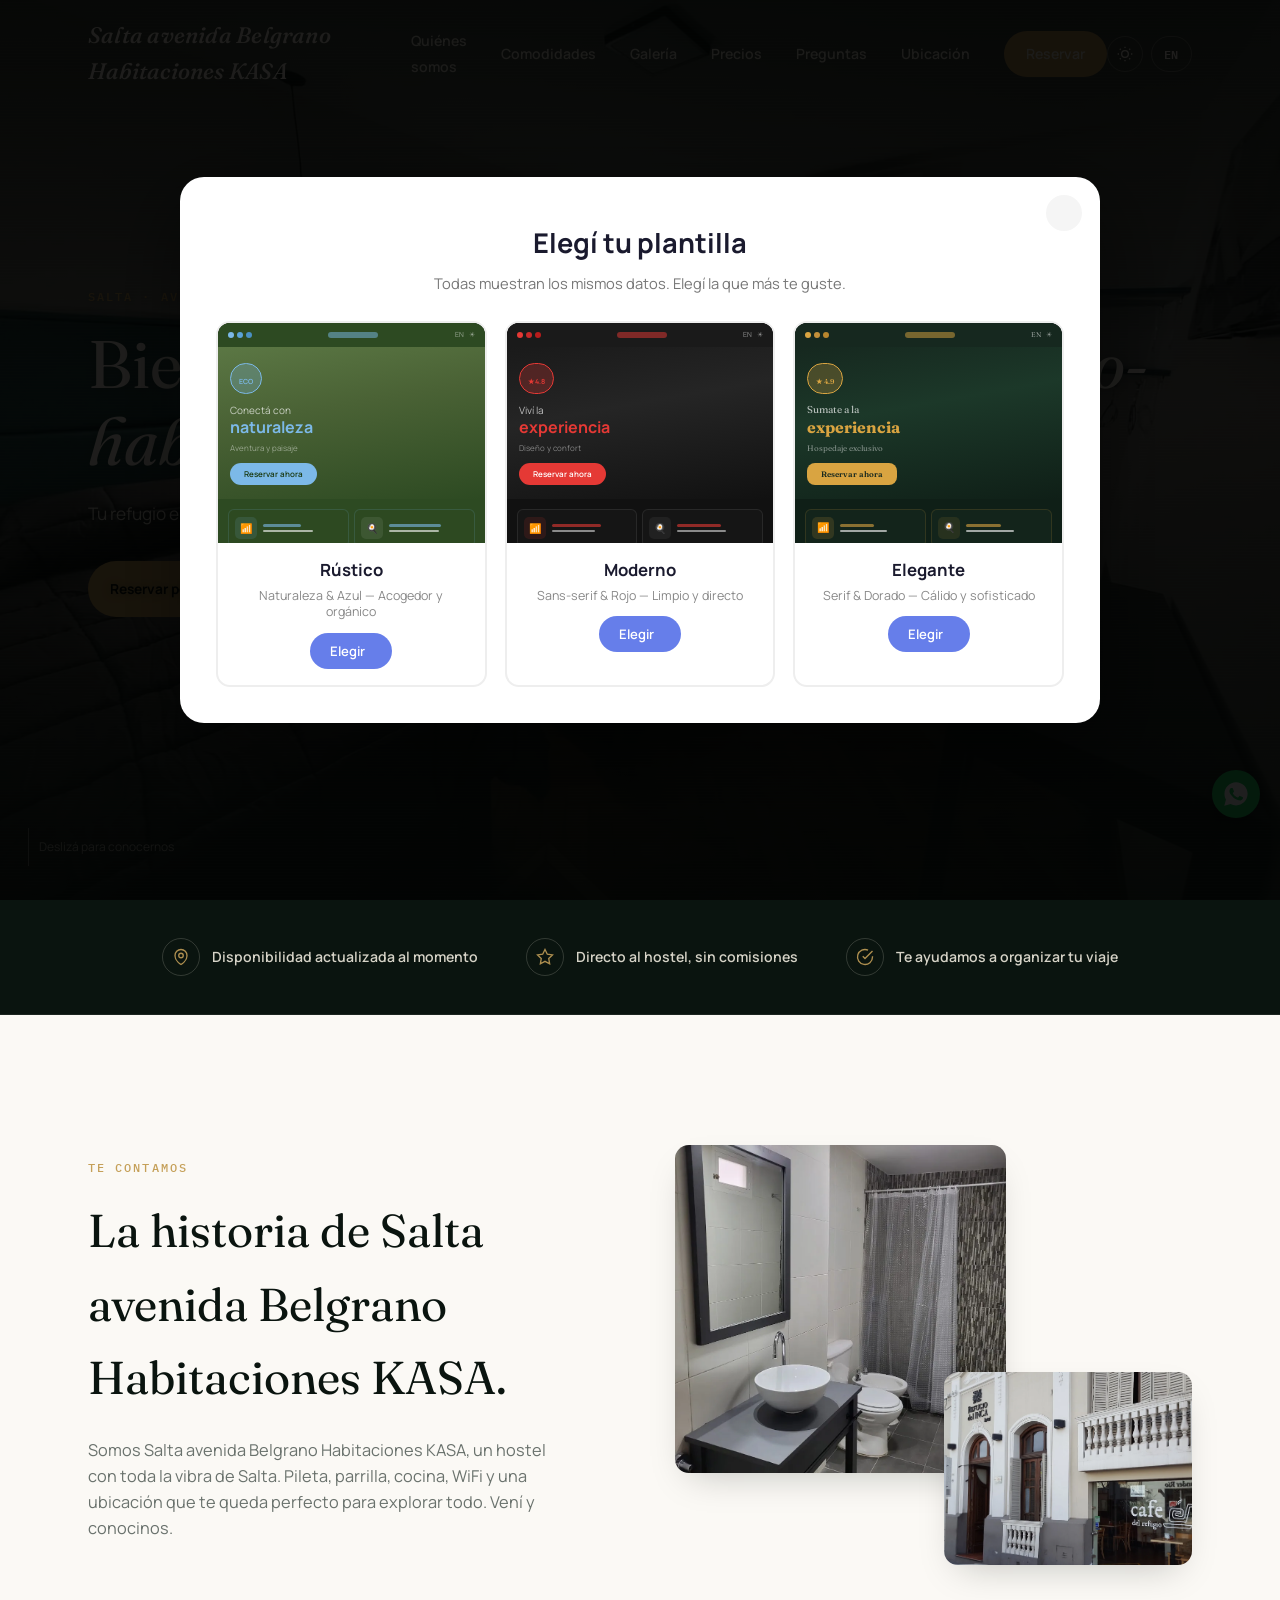
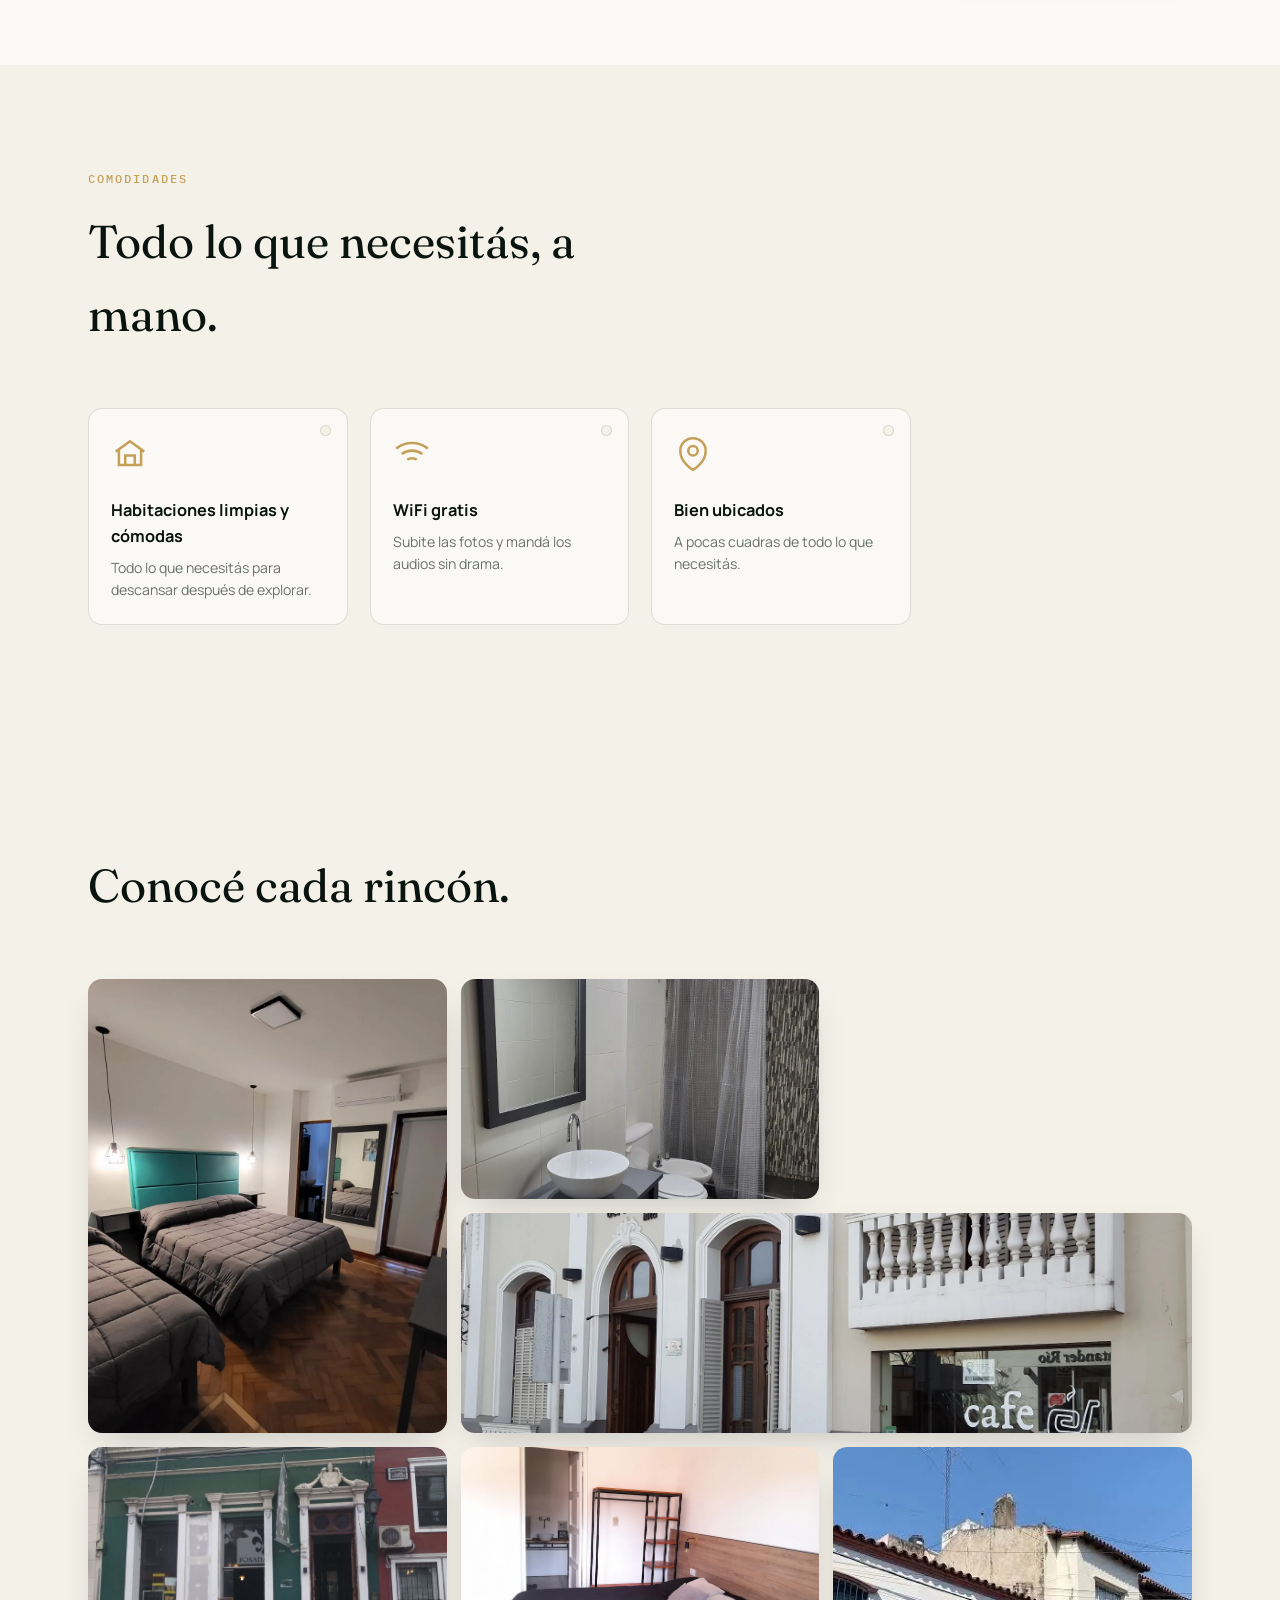
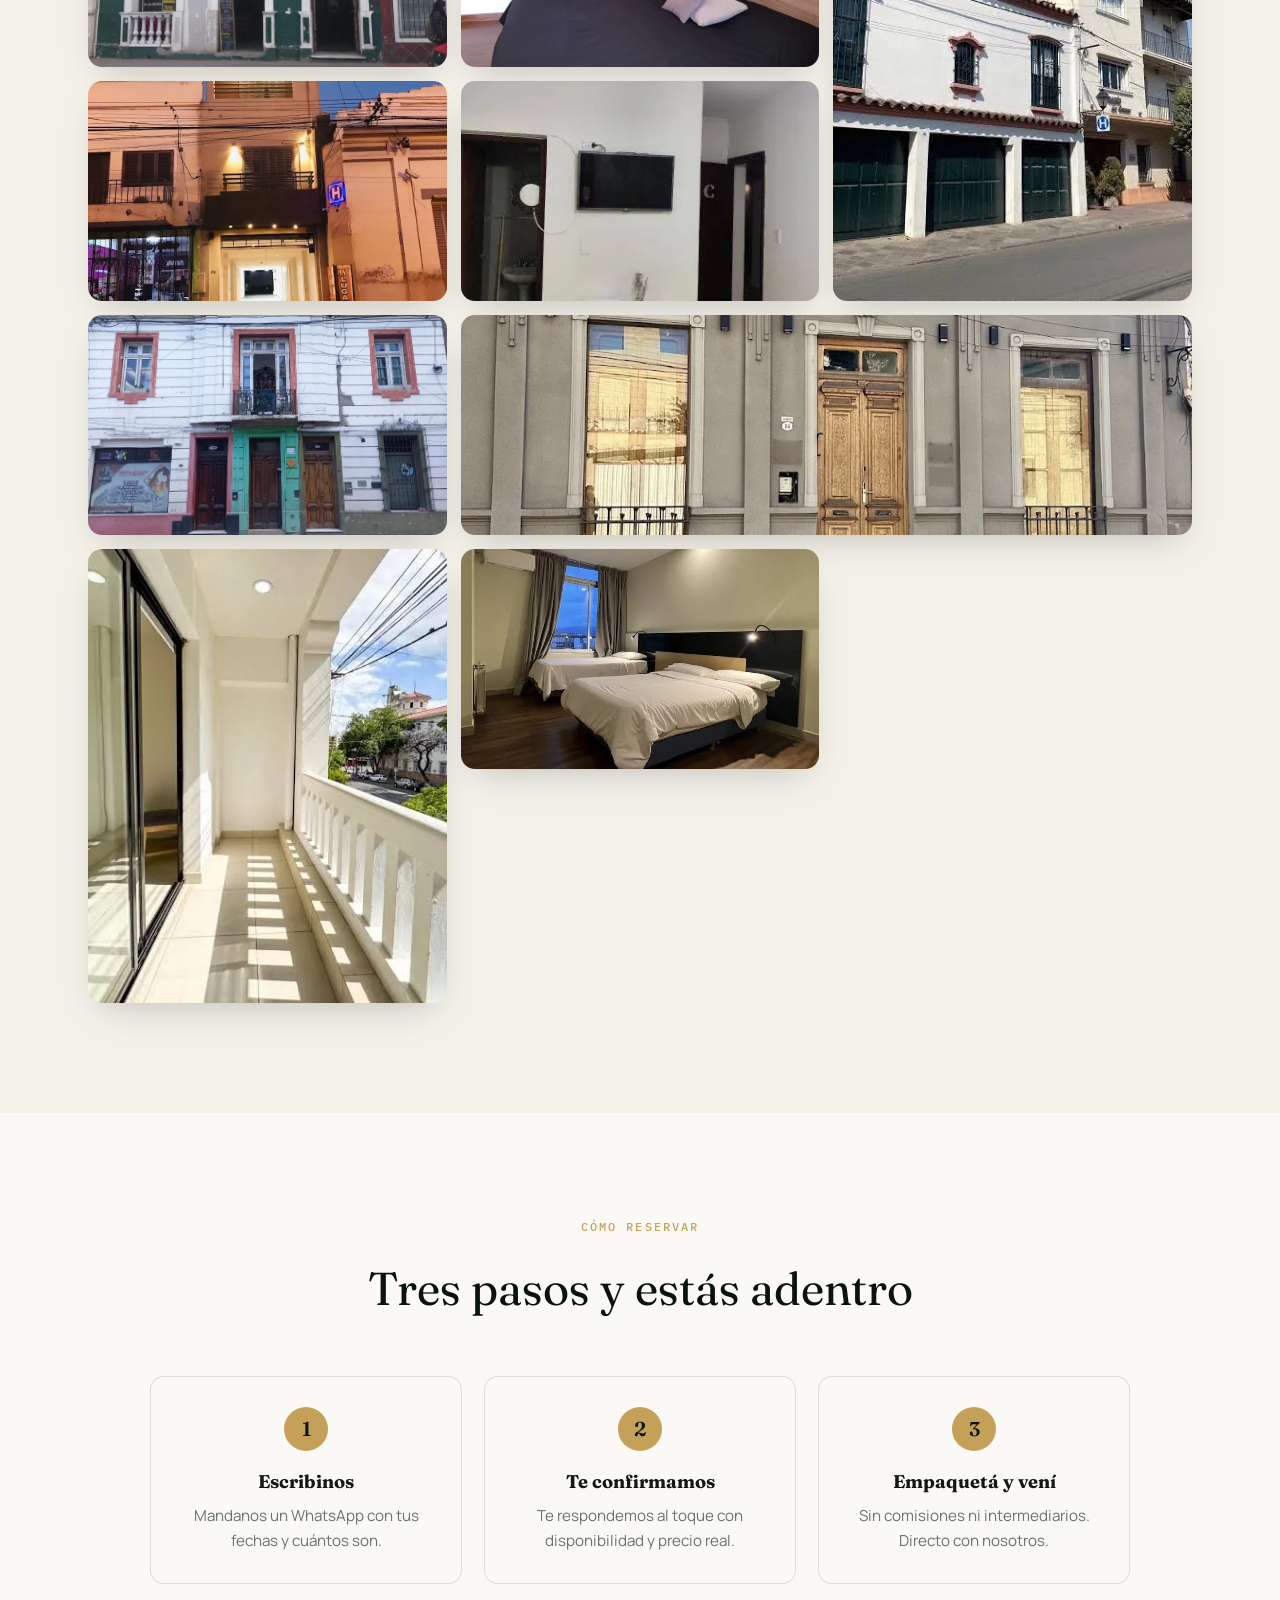
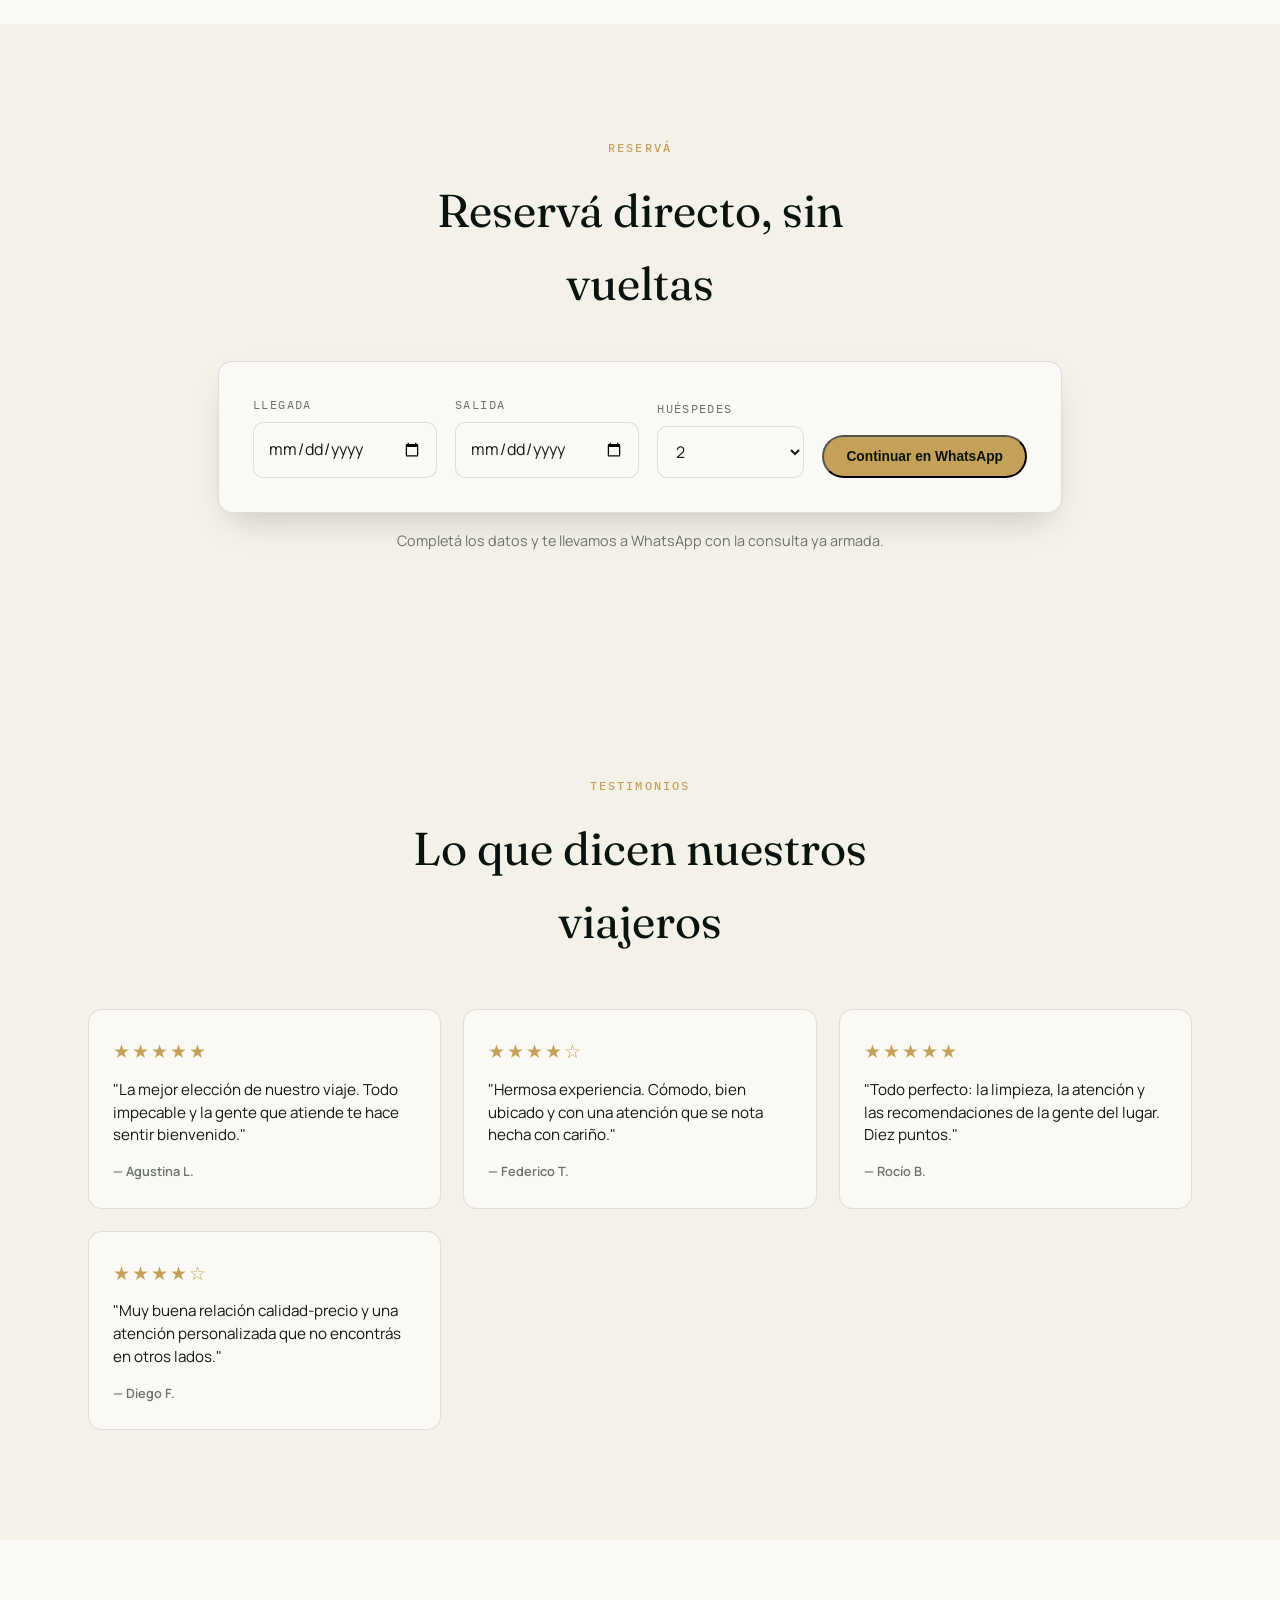
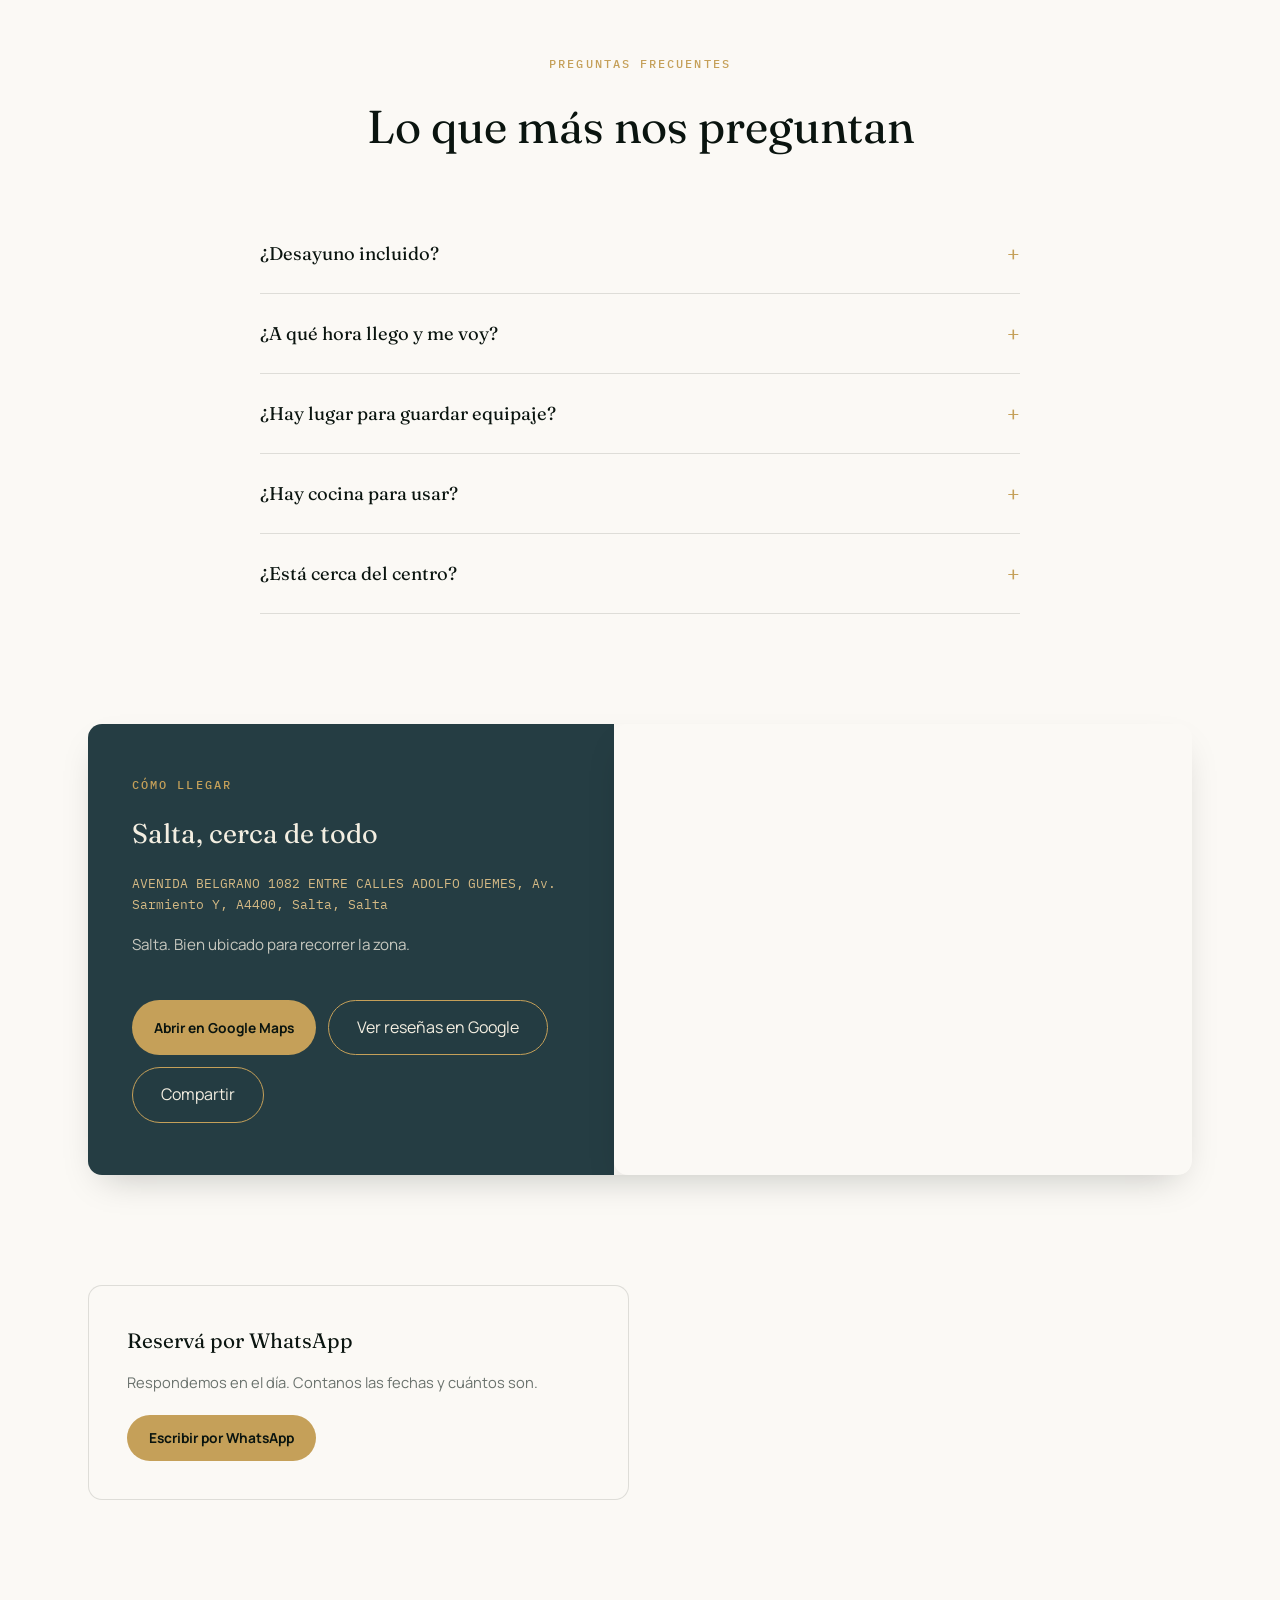
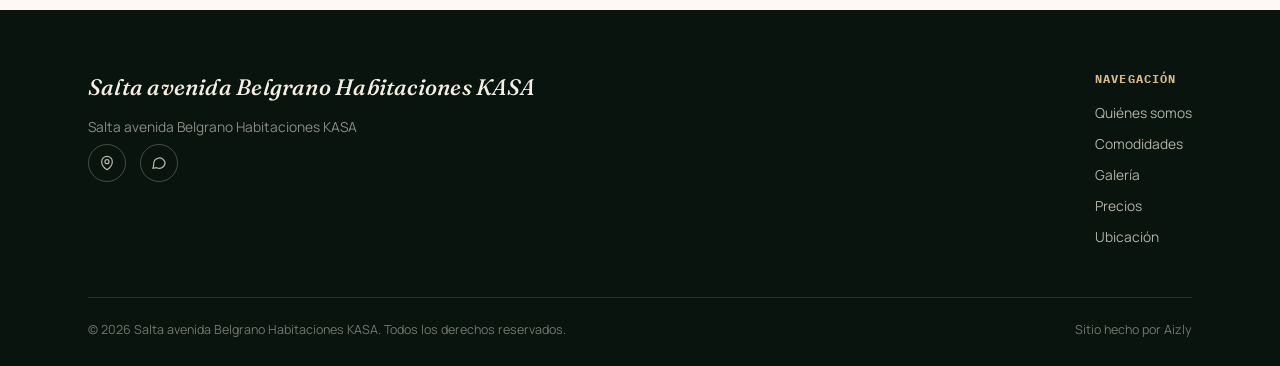
==== commit 94fe1fe5: "fix(url): URL real https://salta-avenida-belgrano-habitaciones.vercel.app" ====
--- a/index.html
+++ b/index.html
@@ -6,7 +6,7 @@
   <meta name="viewport" content="width=device-width, initial-scale=1.0">
   <title id="meta-title">Salta avenida Belgrano Habitaciones KASA | Hostel en Salta</title>
   <meta name="description" id="meta-description" content="Habitaciones cómodas y buena onda en Salta avenida Belgrano Habitaciones KASA, Salta.">
-  <link rel="canonical" href="https://salta-avenida-belgrano-habitaciones-kasa.vercel.app/">
+  <link rel="canonical" href="https://salta-avenida-belgrano-habitaciones.vercel.app/">
   <meta name="theme-color" content="#16281F">
   <meta name="apple-mobile-web-app-capable" content="yes">
   <meta name="apple-mobile-web-app-status-bar-style" content="black-translucent">
@@ -16,15 +16,15 @@
 
   <meta property="og:title" id="og-title" content="Salta avenida Belgrano Habitaciones KASA | Hostel en Salta">
   <meta property="og:description" id="og-description" content="Habitaciones cómodas y buena onda en Salta avenida Belgrano Habitaciones KASA, Salta.">
-  <meta property="og:url" id="og-url" content="https://salta-avenida-belgrano-habitaciones-kasa.vercel.app/">
+  <meta property="og:url" id="og-url" content="https://salta-avenida-belgrano-habitaciones.vercel.app/">
   <meta property="og:type" content="website">
-  <meta property="og:image" id="og-image" content="https://salta-avenida-belgrano-habitaciones-kasa.vercel.app/og-image.jpg">
+  <meta property="og:image" id="og-image" content="https://salta-avenida-belgrano-habitaciones.vercel.app/og-image.jpg">
   <meta property="og:image:width" content="1200">
   <meta property="og:image:height" content="900">
   <meta name="twitter:card" content="summary_large_image">
   <meta name="twitter:title" id="twitter-title" content="Salta avenida Belgrano Habitaciones KASA | Hostel en Salta">
   <meta name="twitter:description" id="twitter-description" content="Habitaciones cómodas y buena onda en Salta avenida Belgrano Habitaciones KASA, Salta.">
-  <meta name="twitter:image" id="twitter-image" content="https://salta-avenida-belgrano-habitaciones-kasa.vercel.app/og-image.jpg">
+  <meta name="twitter:image" id="twitter-image" content="https://salta-avenida-belgrano-habitaciones.vercel.app/og-image.jpg">
 
   <link rel="icon" id="favicon-link"
     href="data:image/svg+xml,%3Csvg xmlns='http://www.w3.org/2000/svg' viewBox='0 0 100 100'%3E%3Crect width='100' height='100' rx='20' fill='%2316281F'/%3E%3Cpath d='M30 25 L30 75 M70 25 L70 75 M30 50 L70 50' stroke='%23D9A441' stroke-width='7' fill='none' stroke-linecap='round' stroke-linejoin='round'/%3E%3C/svg%3E">
